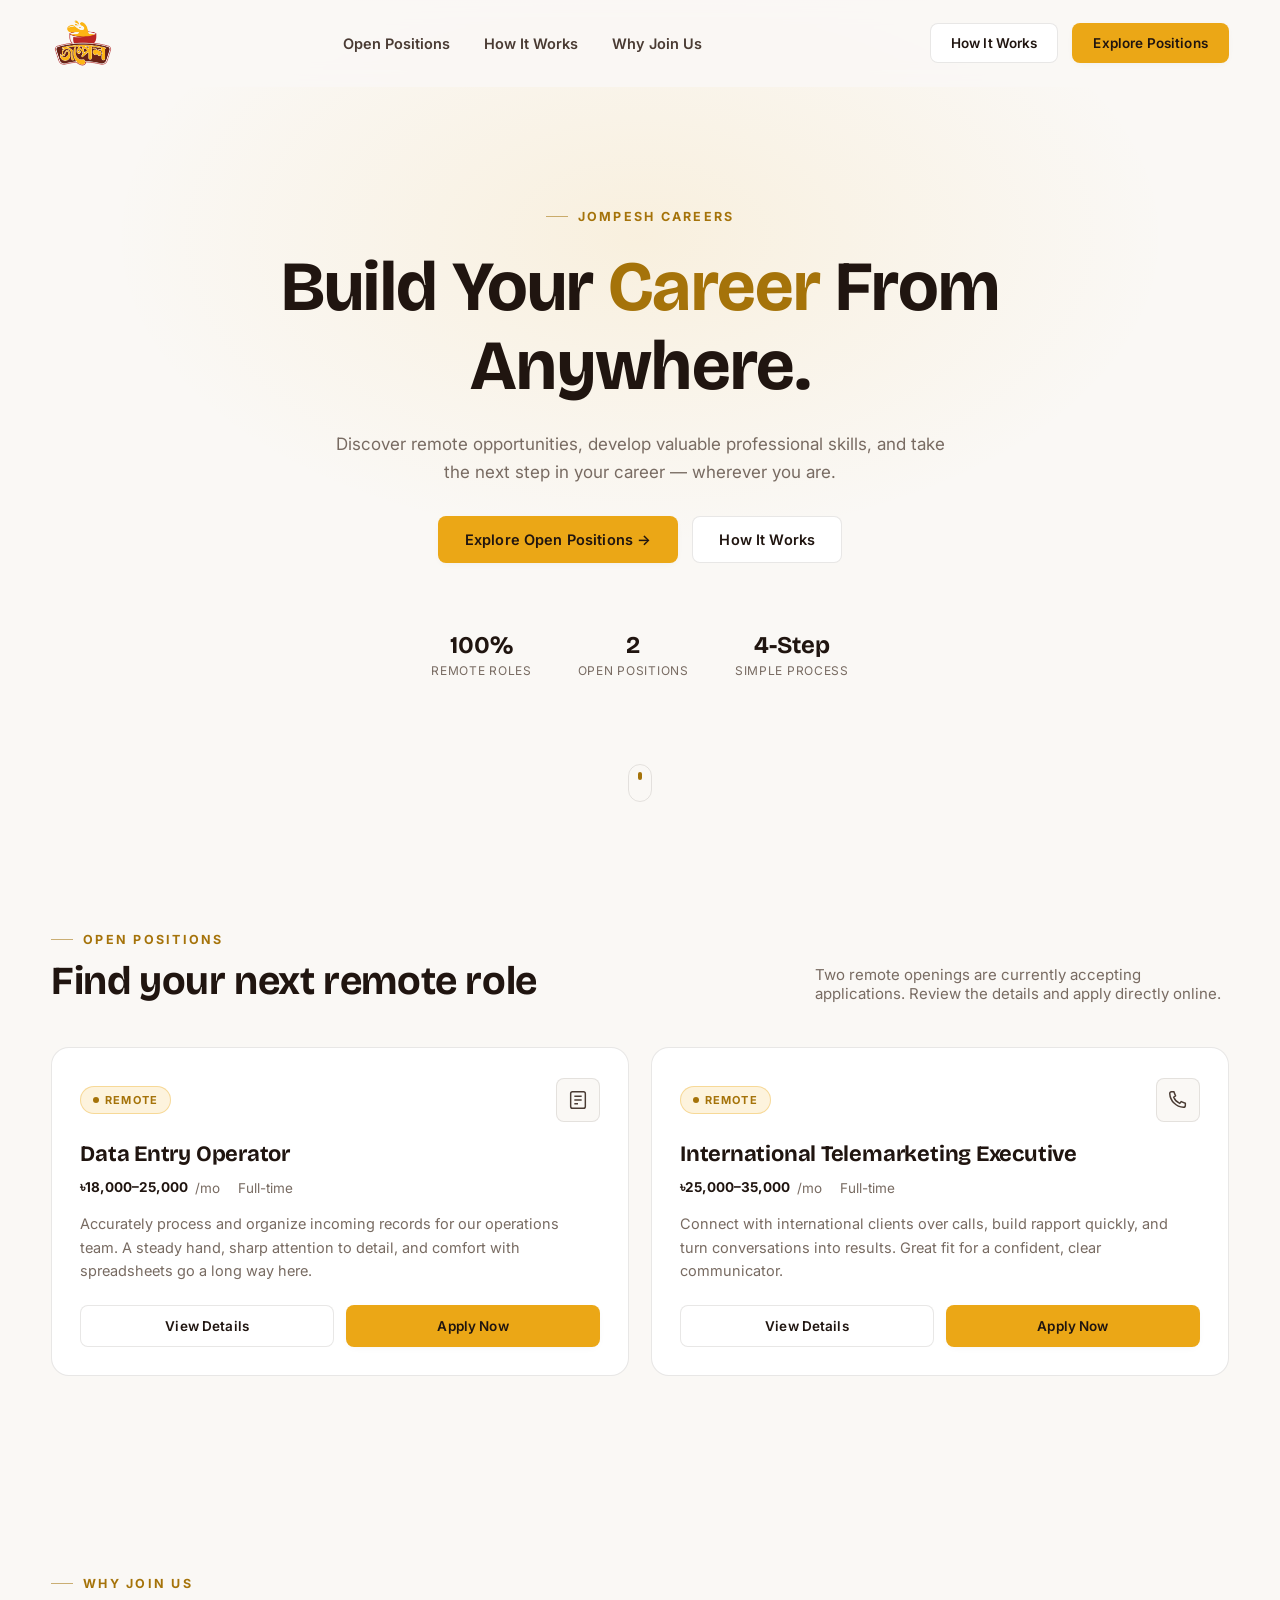
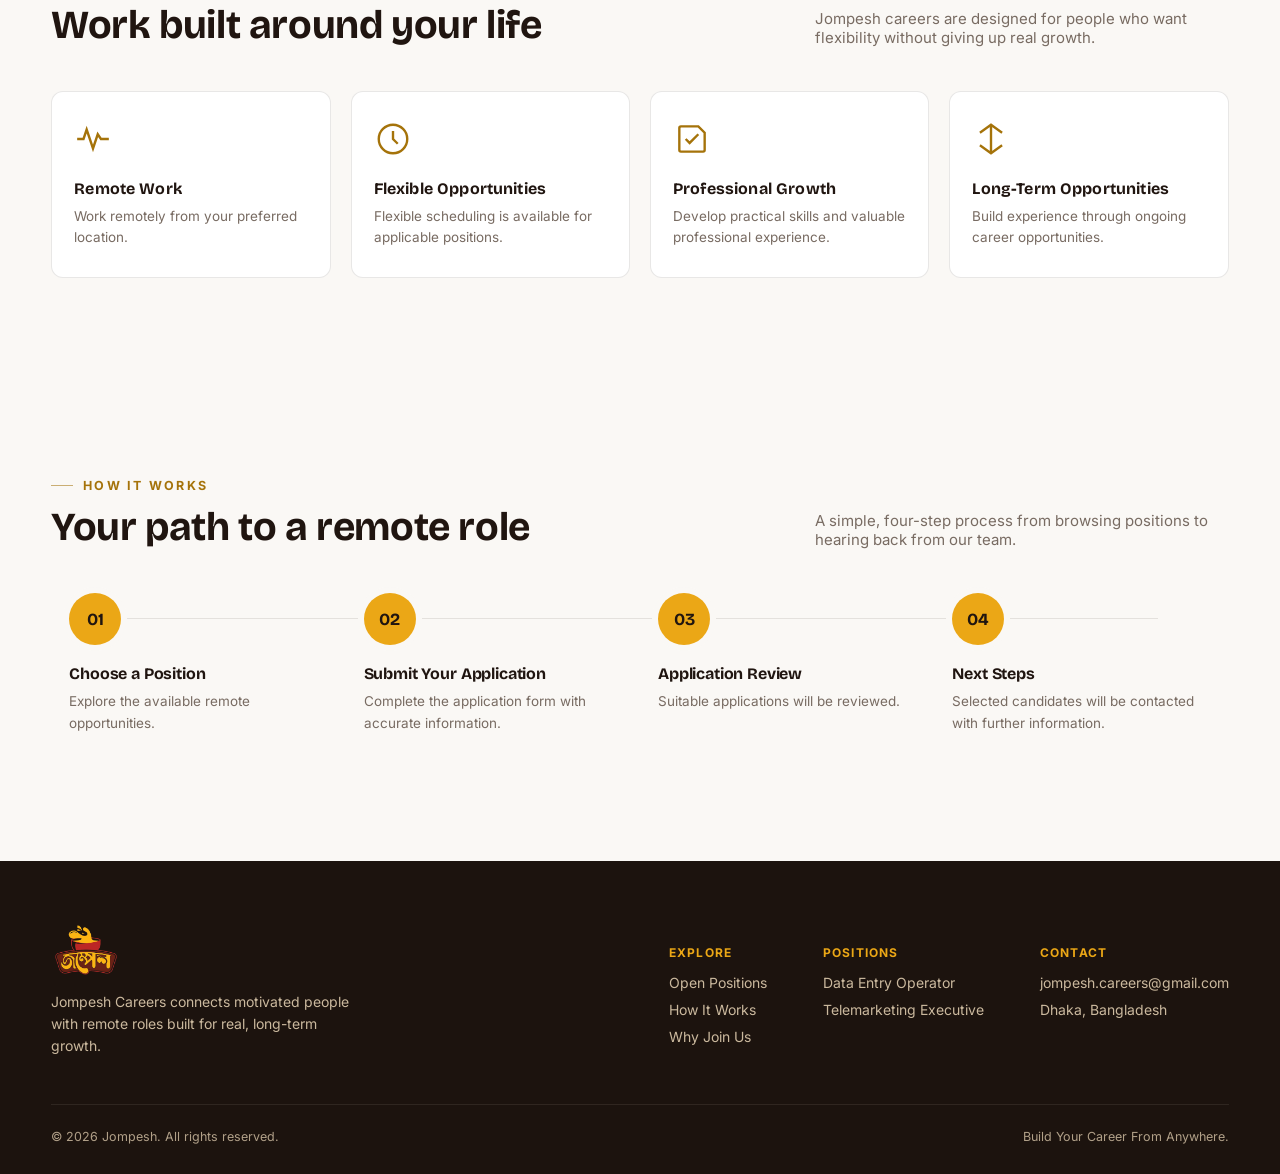
==== index.html @ d36eb646 "Add files via upload" ====
<!DOCTYPE html>
<html lang="en">
<head>
<meta charset="UTF-8">
<meta name="viewport" content="width=device-width, initial-scale=1.0">
<title>Jompesh Careers — Build Your Career From Anywhere</title>
<meta name="description" content="Discover remote opportunities with Jompesh. Develop valuable professional skills and take the next step in your career.">
<link rel="icon" href="assets/logo.png">
<link rel="preconnect" href="https://fonts.googleapis.com">
<link rel="stylesheet" href="styles.css">
</head>
<body>

<div class="scene-bg">
  <div class="glow-orb gold"></div>
  <div class="glow-orb burgundy"></div>
  <div class="glow-orb brown"></div>
</div>

<!-- NAVBAR -->
<header class="navbar" id="navbar">
  <div class="wrap">
    <a href="index.html" class="brand">
      <span class="logo-frame"><img src="assets/logo.png" alt="Jompesh"></span>
    </a>
    <nav class="nav-links">
      <a href="#positions">Open Positions</a>
      <a href="#how-it-works">How It Works</a>
      <a href="#why-us">Why Join Us</a>
    </nav>
    <div class="nav-cta">
      <a href="#how-it-works" class="btn btn-ghost">How It Works</a>
      <a href="#positions" class="btn btn-primary">Explore Positions</a>
    </div>
    <button class="hamburger" id="hamburgerBtn" aria-label="Open menu">
      <span></span><span></span><span></span>
    </button>
  </div>
</header>

<div class="mobile-menu" id="mobileMenu">
  <a href="#positions">Open Positions</a>
  <a href="#how-it-works">How It Works</a>
  <a href="#why-us">Why Join Us</a>
  <a href="#positions" class="btn btn-primary">Explore Positions</a>
</div>

<!-- HERO -->
<section class="hero">
  <div class="wrap hero-inner">
    <span class="eyebrow reveal">JOMPESH CAREERS</span>
    <h1 class="reveal">Build Your <span class="accent">Career</span> From Anywhere.</h1>
    <p class="hero-sub reveal">Discover remote opportunities, develop valuable professional skills, and take the next step in your career — wherever you are.</p>
    <div class="hero-actions reveal">
      <a href="#positions" class="btn btn-primary">Explore Open Positions →</a>
      <a href="#how-it-works" class="btn btn-ghost">How It Works</a>
    </div>
    <div class="hero-stats reveal">
      <div class="stat"><b>100%</b><span>Remote Roles</span></div>
      <div class="stat"><b>2</b><span>Open Positions</span></div>
      <div class="stat"><b>4-Step</b><span>Simple Process</span></div>
    </div>
  </div>
  <div class="scroll-cue"></div>
</section>

<!-- OPEN POSITIONS -->
<section id="positions" class="section-pad">
  <div class="wrap">
    <div class="section-head reveal">
      <div>
        <span class="eyebrow">Open Positions</span>
        <h2>Find your next remote role</h2>
      </div>
      <p>Two remote openings are currently accepting applications. Review the details and apply directly online.</p>
    </div>

    <div class="jobs-grid">
      <!-- Job 1 -->
      <article class="job-card reveal" data-job="data-entry-operator">
        <div class="job-card-top">
          <span class="badge">REMOTE</span>
          <span class="job-icon">
            <svg width="22" height="22" viewBox="0 0 24 24" fill="none" stroke="currentColor" stroke-width="1.6"><rect x="4" y="3" width="16" height="18" rx="2"/><line x1="8" y1="8" x2="16" y2="8"/><line x1="8" y1="12" x2="16" y2="12"/><line x1="8" y1="16" x2="12" y2="16"/></svg>
          </span>
        </div>
        <h3>Data Entry Operator</h3>
        <div class="job-meta">
          <span><strong>৳18,000–25,000</strong>/mo</span>
          <span>Full-time</span>
        </div>
        <p class="job-desc">Accurately process and organize incoming records for our operations team. A steady hand, sharp attention to detail, and comfort with spreadsheets go a long way here.</p>
        <div class="job-card-actions">
          <button class="btn btn-ghost view-details-btn" data-job="data-entry-operator">View Details</button>
          <a href="apply.html?job=data-entry-operator" class="btn btn-primary">Apply Now</a>
        </div>
      </article>

      <!-- Job 2 -->
      <article class="job-card burgundy-accent reveal" data-job="telemarketing-executive">
        <div class="job-card-top">
          <span class="badge">REMOTE</span>
          <span class="job-icon">
            <svg width="22" height="22" viewBox="0 0 24 24" fill="none" stroke="currentColor" stroke-width="1.6"><path d="M3 5a2 2 0 0 1 2-2h2.5l1.8 4.5-2 1.6a12 12 0 0 0 6.6 6.6l1.6-2L20 15.5V18a2 2 0 0 1-2 2A16 16 0 0 1 3 5Z"/></svg>
          </span>
        </div>
        <h3>International Telemarketing Executive</h3>
        <div class="job-meta">
          <span><strong>৳25,000–35,000</strong>/mo</span>
          <span>Full-time</span>
        </div>
        <p class="job-desc">Connect with international clients over calls, build rapport quickly, and turn conversations into results. Great fit for a confident, clear communicator.</p>
        <div class="job-card-actions">
          <button class="btn btn-ghost view-details-btn" data-job="telemarketing-executive">View Details</button>
          <a href="apply.html?job=telemarketing-executive" class="btn btn-primary">Apply Now</a>
        </div>
      </article>
    </div>
  </div>
</section>

<!-- WHY JOIN US -->
<section id="why-us" class="section-pad">
  <div class="wrap">
    <div class="section-head reveal">
      <div>
        <span class="eyebrow">Why Join Us</span>
        <h2>Work built around your life</h2>
      </div>
      <p>Jompesh careers are designed for people who want flexibility without giving up real growth.</p>
    </div>
    <div class="why-grid">
      <div class="why-card reveal">
        <svg class="why-icon" viewBox="0 0 24 24" fill="none" stroke="currentColor" stroke-width="1.5"><path d="M2 12h4l2-6 4 12 3-9 2 3h5"/></svg>
        <h4>Remote Work</h4>
        <p>Work remotely from your preferred location.</p>
      </div>
      <div class="why-card reveal">
        <svg class="why-icon" viewBox="0 0 24 24" fill="none" stroke="currentColor" stroke-width="1.5"><circle cx="12" cy="12" r="9"/><path d="M12 7v5l3 3"/></svg>
        <h4>Flexible Opportunities</h4>
        <p>Flexible scheduling is available for applicable positions.</p>
      </div>
      <div class="why-card reveal">
        <svg class="why-icon" viewBox="0 0 24 24" fill="none" stroke="currentColor" stroke-width="1.5"><path d="M4 19V5a1 1 0 0 1 1-1h11l4 4v11a1 1 0 0 1-1 1H5a1 1 0 0 1-1-1Z"/><path d="M8 12l2.5 2.5L16 9"/></svg>
        <h4>Professional Growth</h4>
        <p>Develop practical skills and valuable professional experience.</p>
      </div>
      <div class="why-card reveal">
        <svg class="why-icon" viewBox="0 0 24 24" fill="none" stroke="currentColor" stroke-width="1.5"><path d="M12 3v18M5 8l7-5 7 5M5 16l7 5 7-5"/></svg>
        <h4>Long-Term Opportunities</h4>
        <p>Build experience through ongoing career opportunities.</p>
      </div>
    </div>
  </div>
</section>

<!-- HOW IT WORKS -->
<section id="how-it-works" class="section-pad">
  <div class="wrap">
    <div class="section-head reveal">
      <div>
        <span class="eyebrow">How It Works</span>
        <h2>Your path to a remote role</h2>
      </div>
      <p>A simple, four-step process from browsing positions to hearing back from our team.</p>
    </div>
    <div class="timeline">
      <div class="tl-step reveal">
        <div class="tl-num">01</div>
        <h4>Choose a Position</h4>
        <p>Explore the available remote opportunities.</p>
      </div>
      <div class="tl-step reveal">
        <div class="tl-num">02</div>
        <h4>Submit Your Application</h4>
        <p>Complete the application form with accurate information.</p>
      </div>
      <div class="tl-step reveal">
        <div class="tl-num">03</div>
        <h4>Application Review</h4>
        <p>Suitable applications will be reviewed.</p>
      </div>
      <div class="tl-step reveal">
        <div class="tl-num">04</div>
        <h4>Next Steps</h4>
        <p>Selected candidates will be contacted with further information.</p>
      </div>
    </div>
  </div>
</section>

<!-- FOOTER -->
<footer>
  <div class="wrap">
    <div class="footer-top">
      <div class="footer-brand">
        <span class="logo-frame"><img src="assets/logo.png" alt="Jompesh"></span>
        <p>Jompesh Careers connects motivated people with remote roles built for real, long-term growth.</p>
      </div>
      <div class="footer-cols">
        <div class="footer-col">
          <h5>Explore</h5>
          <a href="#positions">Open Positions</a>
          <a href="#how-it-works">How It Works</a>
          <a href="#why-us">Why Join Us</a>
        </div>
        <div class="footer-col">
          <h5>Positions</h5>
          <a href="apply.html?job=data-entry-operator">Data Entry Operator</a>
          <a href="apply.html?job=telemarketing-executive">Telemarketing Executive</a>
        </div>
        <div class="footer-col">
          <h5>Contact</h5>
          <p>jompesh.careers@gmail.com</p>
          <p>Dhaka, Bangladesh</p>
        </div>
      </div>
    </div>
    <div class="footer-bottom">
      <span>© 2026 Jompesh. All rights reserved.</span>
      <span>Build Your Career From Anywhere.</span>
    </div>
  </div>
</footer>

<!-- JOB DETAILS MODAL -->
<div class="modal-overlay" id="modalOverlay">
  <div class="modal-panel">
    <button class="modal-close" id="modalClose" aria-label="Close">
      <svg width="16" height="16" viewBox="0 0 24 24" fill="none" stroke="currentColor" stroke-width="2"><line x1="4" y1="4" x2="20" y2="20"/><line x1="20" y1="4" x2="4" y2="20"/></svg>
    </button>
    <div class="modal-body" id="modalBody">
      <!-- populated by script.js -->
    </div>
  </div>
</div>

<script src="script.js"></script>
</body>
</html>
---- styles.css ----
/* ============================================================
   Jompesh Careers — Design Tokens
   ============================================================ */
@import url('https://fonts.googleapis.com/css2?family=Bricolage+Grotesque:opsz,wght@12..96,400;12..96,500;12..96,600;12..96,700;12..96,800&family=Inter:wght@400;500;600;700&display=swap');

:root{
  /* Core palette — restrained, drawn from the Jompesh logo */
  --gold: #eba716;
  --gold-deep: #a5730a;
  --gold-tint: #fdf3dd;
  --burgundy: #bc2625;
  --burgundy-deep: #8f1c1b;
  --ink: #201510;
  --ink-soft: #4a3b33;
  --muted: #786b62;
  --paper: #faf8f5;
  --surface: #ffffff;
  --line: rgba(32,21,16,.10);
  --line-soft: rgba(32,21,16,.06);
  --footer-bg: #1c130e;
  --footer-line: rgba(247,238,221,.10);
  --footer-text: #cbb99e;

  --font-display: 'Bricolage Grotesque', 'Inter', sans-serif;
  --font-body: 'Inter', sans-serif;

  --radius-sm: 8px;
  --radius-md: 12px;
  --radius-lg: 18px;

  --shadow-sm: 0 2px 10px -4px rgba(32,21,16,.08);
  --shadow-md: 0 16px 34px -18px rgba(32,21,16,.22);
  --shadow-lg: 0 30px 70px -30px rgba(32,21,16,.28);

  --ease: cubic-bezier(.22,1,.36,1);
}

*{ box-sizing: border-box; }
html{ scroll-behavior: smooth; }

body{
  margin: 0;
  background: var(--paper);
  color: var(--ink);
  font-family: var(--font-body);
  -webkit-font-smoothing: antialiased;
  overflow-x: hidden;
}

img{ max-width: 100%; display: block; }
a{ color: inherit; text-decoration: none; }
button{ font-family: inherit; cursor: pointer; }
ul{ list-style: none; margin: 0; padding: 0; }

::selection{ background: var(--gold); color: var(--ink); }

@media (prefers-reduced-motion: reduce){
  *{ animation-duration: 0.01ms !important; animation-iteration-count: 1 !important; transition-duration: 0.01ms !important; scroll-behavior: auto !important; }
}

/* ============================================================
   Ambient background — kept intentionally quiet
   ============================================================ */
.scene-bg{ display: none; }

/* ============================================================
   Layout helpers
   ============================================================ */
.wrap{
  width: min(1180px, 92%);
  margin-inline: auto;
}
section{ position: relative; }
.eyebrow{
  display: inline-flex;
  align-items: center;
  gap: 10px;
  font-family: var(--font-body);
  font-size: 12.5px;
  font-weight: 700;
  letter-spacing: .18em;
  text-transform: uppercase;
  color: var(--gold-deep);
}
.eyebrow::before{
  content: "";
  width: 22px; height: 1px;
  background: var(--gold-deep);
  opacity: .55;
}
h1,h2,h3,h4{
  font-family: var(--font-display);
  font-weight: 700;
  line-height: 1.12;
  margin: 0;
  letter-spacing: -.01em;
  color: var(--ink);
}
p{ margin: 0; }
.text-muted{ color: var(--muted); }

.reveal{
  opacity: 0;
  transform: translateY(14px);
  transition: opacity .6s var(--ease), transform .6s var(--ease);
}
.reveal.is-visible{ opacity: 1; transform: translateY(0); }

/* ============================================================
   Buttons
   ============================================================ */
.btn{
  position: relative;
  display: inline-flex;
  align-items: center;
  justify-content: center;
  gap: 10px;
  padding: 14px 26px;
  border-radius: var(--radius-sm);
  font-family: var(--font-body);
  font-weight: 600;
  font-size: 14.5px;
  letter-spacing: .01em;
  border: 1px solid transparent;
  transition: transform .3s var(--ease), box-shadow .3s var(--ease), background .3s var(--ease), border-color .3s var(--ease), color .3s var(--ease);
  white-space: nowrap;
}
.btn-primary{
  background: var(--gold);
  color: var(--ink);
  box-shadow: var(--shadow-sm);
}
.btn-primary:hover{
  background: var(--gold-deep);
  color: #fff;
  transform: translateY(-2px);
  box-shadow: var(--shadow-md);
}
.btn-ghost{
  background: var(--surface);
  color: var(--ink);
  border-color: var(--line);
}
.btn-ghost:hover{
  border-color: var(--ink);
  transform: translateY(-2px);
  box-shadow: var(--shadow-sm);
}
.btn-block{ width: 100%; }
.btn[disabled]{ opacity: .6; cursor: not-allowed; transform: none !important; }

/* ============================================================
   Navbar
   ============================================================ */
.navbar{
  position: fixed;
  top: 0; left: 0; right: 0;
  z-index: 100;
  padding: 20px 0;
  background: rgba(250,248,245,.9);
  backdrop-filter: blur(10px) saturate(140%);
  border-bottom: 1px solid transparent;
  transition: padding .35s var(--ease), border-color .35s var(--ease), box-shadow .35s var(--ease);
}
.navbar.scrolled{
  padding: 12px 0;
  border-bottom: 1px solid var(--line);
  box-shadow: var(--shadow-sm);
}
.navbar .wrap{
  display: flex;
  align-items: center;
  justify-content: space-between;
}
.brand{
  display: flex;
  align-items: center;
  gap: 12px;
}
.brand .logo-frame{
  display: flex;
  align-items: center;
}
.brand .logo-frame img{ height: 46px; width: auto; display: block; object-fit: contain; }

.nav-links{
  display: flex;
  align-items: center;
  gap: 34px;
}
.nav-links a{
  font-size: 14.5px;
  font-weight: 600;
  color: var(--ink-soft);
  transition: color .25s var(--ease);
  position: relative;
}
.nav-links a:hover{ color: var(--ink); }
.nav-cta{ display: flex; align-items: center; gap: 14px; }
.nav-cta .btn{ padding: 11px 20px; font-size: 13.5px; }

.hamburger{
  display: none;
  flex-direction: column;
  gap: 5px;
  background: none;
  border: none;
  padding: 8px;
}
.hamburger span{
  width: 22px; height: 2px;
  background: var(--ink);
  border-radius: 2px;
  transition: transform .3s var(--ease), opacity .3s var(--ease);
}
.mobile-menu{
  position: fixed;
  inset: 0;
  z-index: 99;
  background: rgba(250,248,245,.98);
  display: flex;
  flex-direction: column;
  align-items: center;
  justify-content: center;
  gap: 28px;
  opacity: 0;
  pointer-events: none;
  transition: opacity .3s var(--ease);
}
.mobile-menu.open{ opacity: 1; pointer-events: auto; }
.mobile-menu a{ font-size: 21px; font-weight: 700; font-family: var(--font-display); color: var(--ink); }
.mobile-menu .btn{ margin-top: 6px; }

/* ============================================================
   Hero
   ============================================================ */
.hero{
  min-height: 92svh;
  display: flex;
  align-items: center;
  padding: 140px 0 80px;
  position: relative;
}
.hero::before{
  content: "";
  position: absolute;
  top: -10%; left: 50%;
  width: 1100px; height: 640px;
  transform: translateX(-50%);
  background: radial-gradient(ellipse at center, rgba(235,167,22,.10), transparent 68%);
  pointer-events: none;
  z-index: -1;
}
.hero-inner{
  display: grid;
  place-items: center;
  text-align: center;
  gap: 24px;
}
.hero h1{
  font-size: clamp(2.4rem, 5.6vw, 4.4rem);
  max-width: 17ch;
}
.hero h1 .accent{ color: var(--gold-deep); }
.hero-sub{
  max-width: 56ch;
  font-size: 17px;
  line-height: 1.65;
  color: var(--muted);
}
.hero-actions{
  display: flex;
  gap: 14px;
  flex-wrap: wrap;
  justify-content: center;
  margin-top: 6px;
}
.hero-stats{
  display: flex;
  gap: 46px;
  margin-top: 44px;
  flex-wrap: wrap;
  justify-content: center;
}
.hero-stats .stat{ text-align: center; }
.hero-stats .stat b{
  display: block;
  font-family: var(--font-display);
  font-size: 24px;
  color: var(--ink);
}
.hero-stats .stat span{
  font-size: 12px;
  letter-spacing: .06em;
  text-transform: uppercase;
  color: var(--muted);
}
.scroll-cue{
  position: absolute;
  bottom: 26px; left: 50%;
  transform: translateX(-50%);
  width: 24px; height: 38px;
  border: 1.5px solid var(--line);
  border-radius: 20px;
  display: flex;
  justify-content: center;
  padding-top: 7px;
}
.scroll-cue::after{
  content: "";
  width: 4px; height: 8px;
  border-radius: 3px;
  background: var(--gold-deep);
  animation: scrollCue 1.8s ease-in-out infinite;
}
@keyframes scrollCue{
  0%{ opacity: 1; transform: translateY(0); }
  70%{ opacity: 0; transform: translateY(10px); }
  100%{ opacity: 0; transform: translateY(0); }
}

/* ============================================================
   Section heading
   ============================================================ */
.section-head{
  display: flex;
  align-items: flex-end;
  justify-content: space-between;
  gap: 30px;
  margin-bottom: 44px;
  flex-wrap: wrap;
}
.section-head h2{ font-size: clamp(1.8rem, 3.1vw, 2.5rem); margin-top: 12px; }
.section-head p{ max-width: 46ch; color: var(--muted); font-size: 15px; }
.section-pad{ padding: 96px 0; }

/* ============================================================
   Job cards
   ============================================================ */
.jobs-grid{
  display: grid;
  grid-template-columns: repeat(2, 1fr);
  gap: 22px;
}
.job-card{
  position: relative;
  border-radius: var(--radius-lg);
  padding: 30px 28px 28px;
  background: var(--surface);
  border: 1px solid var(--line);
  overflow: hidden;
  transition: transform .35s var(--ease), border-color .35s var(--ease), box-shadow .35s var(--ease);
}
.job-card:hover{
  transform: translateY(-4px);
  border-color: rgba(235,167,22,.4);
  box-shadow: var(--shadow-md);
}
.job-card.burgundy-accent:hover{ border-color: rgba(188,38,37,.4); }
.job-card-top{
  display: flex;
  align-items: center;
  justify-content: space-between;
  margin-bottom: 20px;
}
.badge{
  display: inline-flex;
  align-items: center;
  gap: 6px;
  font-size: 11px;
  font-weight: 700;
  letter-spacing: .1em;
  padding: 6px 12px;
  border-radius: 999px;
  background: var(--gold-tint);
  border: 1px solid rgba(235,167,22,.35);
  color: var(--gold-deep);
}
.badge::before{
  content: "";
  width: 6px; height: 6px;
  border-radius: 50%;
  background: var(--gold-deep);
}
.job-icon{
  width: 44px; height: 44px;
  border-radius: var(--radius-sm);
  display: grid;
  place-items: center;
  background: var(--paper);
  border: 1px solid var(--line);
  color: var(--ink-soft);
}
.job-card h3{
  font-size: 22px;
  margin-bottom: 6px;
}
.job-meta{
  display: flex;
  gap: 18px;
  flex-wrap: wrap;
  margin: 12px 0 16px;
  font-size: 13.5px;
  color: var(--muted);
}
.job-meta span{ display: flex; align-items: center; gap: 7px; }
.job-meta strong{ color: var(--ink); }
.job-desc{
  font-size: 14.5px;
  line-height: 1.62;
  color: var(--muted);
  margin-bottom: 22px;
}
.job-card-actions{
  display: flex;
  gap: 12px;
}
.job-card-actions .btn{ padding: 12px 18px; font-size: 13.5px; flex: 1; }

/* ============================================================
   Why join us
   ============================================================ */
.why-grid{
  display: grid;
  grid-template-columns: repeat(4, 1fr);
  gap: 20px;
}
.why-card{
  padding: 28px 22px;
  border-radius: var(--radius-md);
  background: var(--surface);
  border: 1px solid var(--line);
  transition: border-color .3s var(--ease), transform .3s var(--ease), box-shadow .3s var(--ease);
}
.why-card:hover{
  transform: translateY(-4px);
  border-color: rgba(235,167,22,.4);
  box-shadow: var(--shadow-sm);
}
.why-icon{
  width: 38px; height: 38px;
  margin-bottom: 18px;
  color: var(--gold-deep);
}
.why-card h4{ font-size: 16px; margin-bottom: 8px; letter-spacing: .01em; }
.why-card p{ font-size: 13.5px; color: var(--muted); line-height: 1.6; }

/* ============================================================
   Process timeline
   ============================================================ */
.timeline{
  display: grid;
  grid-template-columns: repeat(4, 1fr);
  gap: 0;
  position: relative;
  margin-top: 26px;
}
.timeline::before{
  content: "";
  position: absolute;
  top: 25px; left: 6%; right: 6%;
  height: 1px;
  background: var(--line);
}
.tl-step{
  padding: 0 18px;
  text-align: left;
  position: relative;
}
.tl-num{
  width: 52px; height: 52px;
  border-radius: 50%;
  display: grid;
  place-items: center;
  font-family: var(--font-display);
  font-weight: 700;
  font-size: 17px;
  color: var(--ink);
  background: var(--gold);
  box-shadow: 0 0 0 6px var(--paper);
  margin-bottom: 20px;
  position: relative;
  z-index: 2;
}
.tl-step h4{ font-size: 16px; margin-bottom: 8px; }
.tl-step p{ font-size: 13.5px; color: var(--muted); line-height: 1.6; }

/* ============================================================
   Footer
   ============================================================ */
footer{
  padding: 64px 0 30px;
  margin-top: 30px;
  background: var(--footer-bg);
  color: var(--footer-text);
}
.footer-top{
  display: flex;
  justify-content: space-between;
  gap: 40px;
  flex-wrap: wrap;
  margin-bottom: 46px;
}
.footer-brand .logo-frame{
  display: inline-flex;
  margin-bottom: 16px;
}
.footer-brand .logo-frame img{ height: 50px; width: auto; object-fit: contain; }
.footer-brand p{ color: var(--footer-text); font-size: 14px; max-width: 34ch; line-height: 1.6; }
.footer-cols{ display: flex; gap: 56px; flex-wrap: wrap; }
.footer-col h5{
  font-size: 12px;
  letter-spacing: .1em;
  text-transform: uppercase;
  color: var(--gold);
  margin-bottom: 14px;
  font-weight: 700;
}
.footer-col a, .footer-col p{
  display: block;
  font-size: 14px;
  color: var(--footer-text);
  margin-bottom: 10px;
  transition: color .25s var(--ease);
}
.footer-col a:hover{ color: var(--gold); }
.footer-bottom{
  display: flex;
  justify-content: space-between;
  gap: 16px;
  flex-wrap: wrap;
  padding-top: 24px;
  border-top: 1px solid var(--footer-line);
  font-size: 12.5px;
  color: var(--footer-text);
  opacity: .85;
}

/* ============================================================
   Job details modal
   ============================================================ */
.modal-overlay{
  position: fixed;
  inset: 0;
  z-index: 200;
  background: rgba(20,13,9,.5);
  backdrop-filter: blur(4px);
  display: flex;
  align-items: flex-start;
  justify-content: center;
  padding: 5vh 20px;
  opacity: 0;
  pointer-events: none;
  transition: opacity .3s var(--ease);
  overflow-y: auto;
}
.modal-overlay.open{ opacity: 1; pointer-events: auto; }
.modal-panel{
  width: min(740px, 100%);
  border-radius: var(--radius-lg);
  background: var(--surface);
  border: 1px solid var(--line);
  box-shadow: var(--shadow-lg);
  position: relative;
  overflow: hidden;
  transform: translateY(20px) scale(.98);
  transition: transform .4s var(--ease);
  margin-bottom: 5vh;
}
.modal-overlay.open .modal-panel{ transform: translateY(0) scale(1); }
.modal-close{
  position: absolute;
  top: 20px; right: 20px;
  width: 36px; height: 36px;
  border-radius: 50%;
  border: 1px solid var(--line);
  background: var(--paper);
  color: var(--ink);
  display: grid;
  place-items: center;
  z-index: 3;
  transition: border-color .25s var(--ease), transform .25s var(--ease);
}
.modal-close:hover{ border-color: var(--ink); transform: rotate(90deg); }
.modal-body{ position: relative; z-index: 1; padding: 44px 40px 40px; }
.modal-body .eyebrow{ margin-bottom: 14px; }
.modal-body h2{ font-size: clamp(1.6rem, 3.2vw, 2.1rem); margin-bottom: 24px; max-width: 22ch; }
.info-grid{
  display: grid;
  grid-template-columns: repeat(3, 1fr);
  gap: 12px;
  margin-bottom: 32px;
}
.info-card{
  padding: 15px 16px;
  border-radius: var(--radius-sm);
  background: var(--paper);
  border: 1px solid var(--line);
}
.info-card span{
  display: block;
  font-size: 11px;
  letter-spacing: .06em;
  text-transform: uppercase;
  color: var(--muted);
  margin-bottom: 6px;
}
.info-card b{ font-size: 14.5px; font-family: var(--font-display); color: var(--ink); }
.modal-desc h4{
  font-size: 12.5px;
  letter-spacing: .08em;
  text-transform: uppercase;
  color: var(--gold-deep);
  margin: 24px 0 12px;
}
.modal-desc p{ font-size: 14.5px; line-height: 1.72; color: var(--ink-soft); margin-bottom: 6px; }
.modal-desc ul{ margin-top: 6px; }
.modal-desc li{
  font-size: 14.5px;
  line-height: 1.7;
  color: var(--ink-soft);
  padding-left: 20px;
  position: relative;
  margin-bottom: 8px;
}
.modal-desc li::before{
  content: "";
  position: absolute; left: 0; top: 9px;
  width: 6px; height: 6px;
  border-radius: 50%;
  background: var(--gold);
}
.modal-apply{
  margin-top: 32px;
  width: 100%;
  padding: 17px;
  font-size: 15px;
}

body.modal-locked{ overflow: hidden; }

/* ============================================================
   Application form page
   ============================================================ */
.apply-hero{ padding: 148px 0 36px; text-align: center; }
.apply-hero h1{ font-size: clamp(2rem, 4.1vw, 2.9rem); margin-top: 12px; }
.applying-for{
  display: inline-flex;
  align-items: center;
  gap: 10px;
  margin-top: 20px;
  padding: 9px 18px 9px 14px;
  border-radius: 999px;
  background: var(--gold-tint);
  border: 1px solid rgba(235,167,22,.35);
  font-size: 13.5px;
  font-weight: 600;
  color: var(--gold-deep);
}
.applying-for .dot{
  width: 7px; height: 7px; border-radius: 50%; background: var(--gold-deep);
}

.form-shell{
  max-width: 700px;
  margin: 0 auto 110px;
  padding: 40px;
  border-radius: var(--radius-lg);
  background: var(--surface);
  border: 1px solid var(--line);
  box-shadow: var(--shadow-md);
}
.form-row{ display: grid; grid-template-columns: 1fr 1fr; gap: 18px; }
.field{ margin-bottom: 20px; }
.field label{
  display: block;
  font-size: 12.5px;
  font-weight: 600;
  letter-spacing: .03em;
  text-transform: uppercase;
  color: var(--muted);
  margin-bottom: 8px;
}
.field input,
.field select,
.field textarea{
  width: 100%;
  padding: 13px 15px;
  border-radius: var(--radius-sm);
  border: 1px solid var(--line);
  background: var(--paper);
  color: var(--ink);
  font-family: var(--font-body);
  font-size: 14.5px;
  transition: border-color .25s var(--ease), box-shadow .25s var(--ease), background .25s var(--ease);
}
.field input::placeholder, .field textarea::placeholder{ color: rgba(32,21,16,.32); }
.field input:focus, .field select:focus, .field textarea:focus{
  outline: none;
  border-color: var(--gold-deep);
  background: var(--surface);
  box-shadow: 0 0 0 3px rgba(235,167,22,.16);
}
.field textarea{ resize: vertical; min-height: 116px; }
.field.readonly input{
  color: var(--gold-deep);
  font-weight: 600;
  background: var(--gold-tint);
  border-color: rgba(235,167,22,.3);
  cursor: not-allowed;
}
.field-error{
  display: none;
  font-size: 12.5px;
  color: var(--burgundy);
  margin-top: 7px;
  font-weight: 600;
}

/* ============================================================
   CV / resume upload
   ============================================================ */
.upload-zone{
  position: relative;
  border: 1.5px dashed var(--line);
  border-radius: var(--radius-sm);
  background: var(--paper);
  padding: 20px 18px;
  transition: border-color .25s var(--ease), background .25s var(--ease), box-shadow .25s var(--ease);
}
.upload-zone:hover{ border-color: var(--gold-deep); }
.upload-zone.dragover{
  border-color: var(--gold-deep);
  background: var(--gold-tint);
  box-shadow: 0 0 0 3px rgba(235,167,22,.16);
}
.upload-zone.has-file{
  border-style: solid;
  border-color: rgba(235,167,22,.4);
  background: var(--surface);
}
.upload-zone input[type="file"]{
  position: absolute;
  inset: 0;
  width: 100%;
  height: 100%;
  opacity: 0;
  cursor: pointer;
}
.upload-zone-inner{
  display: flex;
  align-items: center;
  gap: 14px;
  pointer-events: none;
}
.upload-icon{
  flex-shrink: 0;
  width: 38px; height: 38px;
  border-radius: var(--radius-sm);
  display: grid;
  place-items: center;
  background: var(--surface);
  border: 1px solid var(--line);
  color: var(--gold-deep);
}
.upload-zone.has-file .upload-icon{ background: var(--gold-tint); border-color: rgba(235,167,22,.35); }
.upload-copy{
  display: flex;
  flex-direction: column;
  gap: 3px;
  min-width: 0;
}
.upload-title{ font-size: 14px; font-weight: 600; color: var(--ink); }
.upload-hint{ font-size: 12.5px; color: var(--muted); }
.upload-filename{
  margin-left: auto;
  max-width: 46%;
  font-size: 13px;
  font-weight: 600;
  color: var(--gold-deep);
  white-space: nowrap;
  overflow: hidden;
  text-overflow: ellipsis;
}
.field.invalid .upload-zone{
  border-style: solid;
  border-color: var(--burgundy);
  box-shadow: 0 0 0 3px rgba(188,38,37,.14);
}
.field.invalid input, .field.invalid select, .field.invalid textarea{
  border-color: var(--burgundy);
  box-shadow: 0 0 0 3px rgba(188,38,37,.14);
}
.field.invalid .field-error{ display: block; }
.form-foot{
  margin-top: 6px;
  font-size: 12.5px;
  color: var(--muted);
  text-align: center;
}
.form-foot a{ color: var(--gold-deep); font-weight: 600; }

/* ============================================================
   Responsive
   ============================================================ */
@media (max-width: 980px){
  .jobs-grid{ grid-template-columns: 1fr; }
  .why-grid{ grid-template-columns: repeat(2, 1fr); }
  .timeline{ grid-template-columns: 1fr; gap: 30px; }
  .timeline::before{ display: none; }
  .info-grid{ grid-template-columns: repeat(2, 1fr); }
}
@media (max-width: 760px){
  .nav-links, .nav-cta .btn-ghost{ display: none; }
  .hamburger{ display: flex; }
  .why-grid{ grid-template-columns: 1fr; }
  .form-row{ grid-template-columns: 1fr; }
  .modal-body{ padding: 32px 20px 26px; }
  .info-grid{ grid-template-columns: 1fr 1fr; }
  .form-shell{ padding: 26px 20px; }
  .footer-top{ flex-direction: column; }
  .footer-cols{ gap: 32px; }
  .brand .logo-frame img{ height: 38px; }
}
@media (max-width: 420px){
  .brand .logo-frame img{ height: 34px; }
  .hero-stats{ gap: 30px; }
}
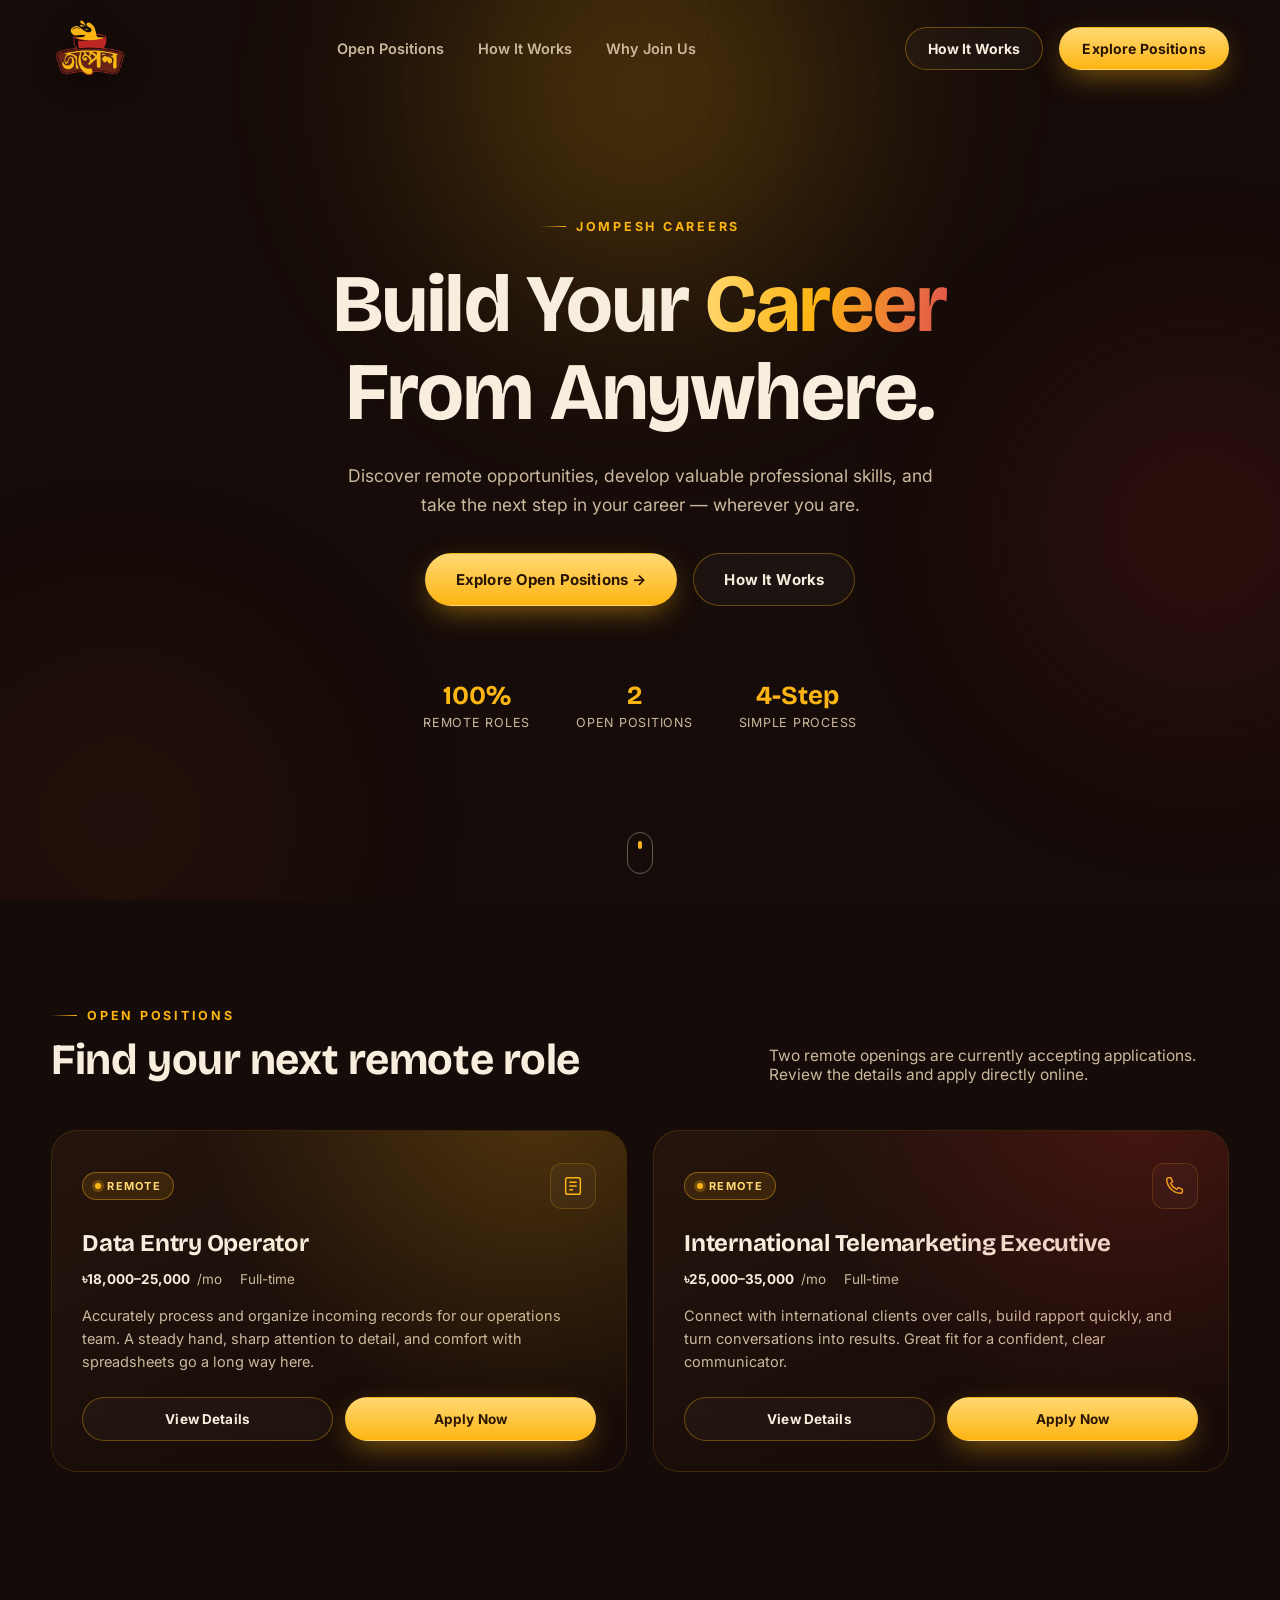
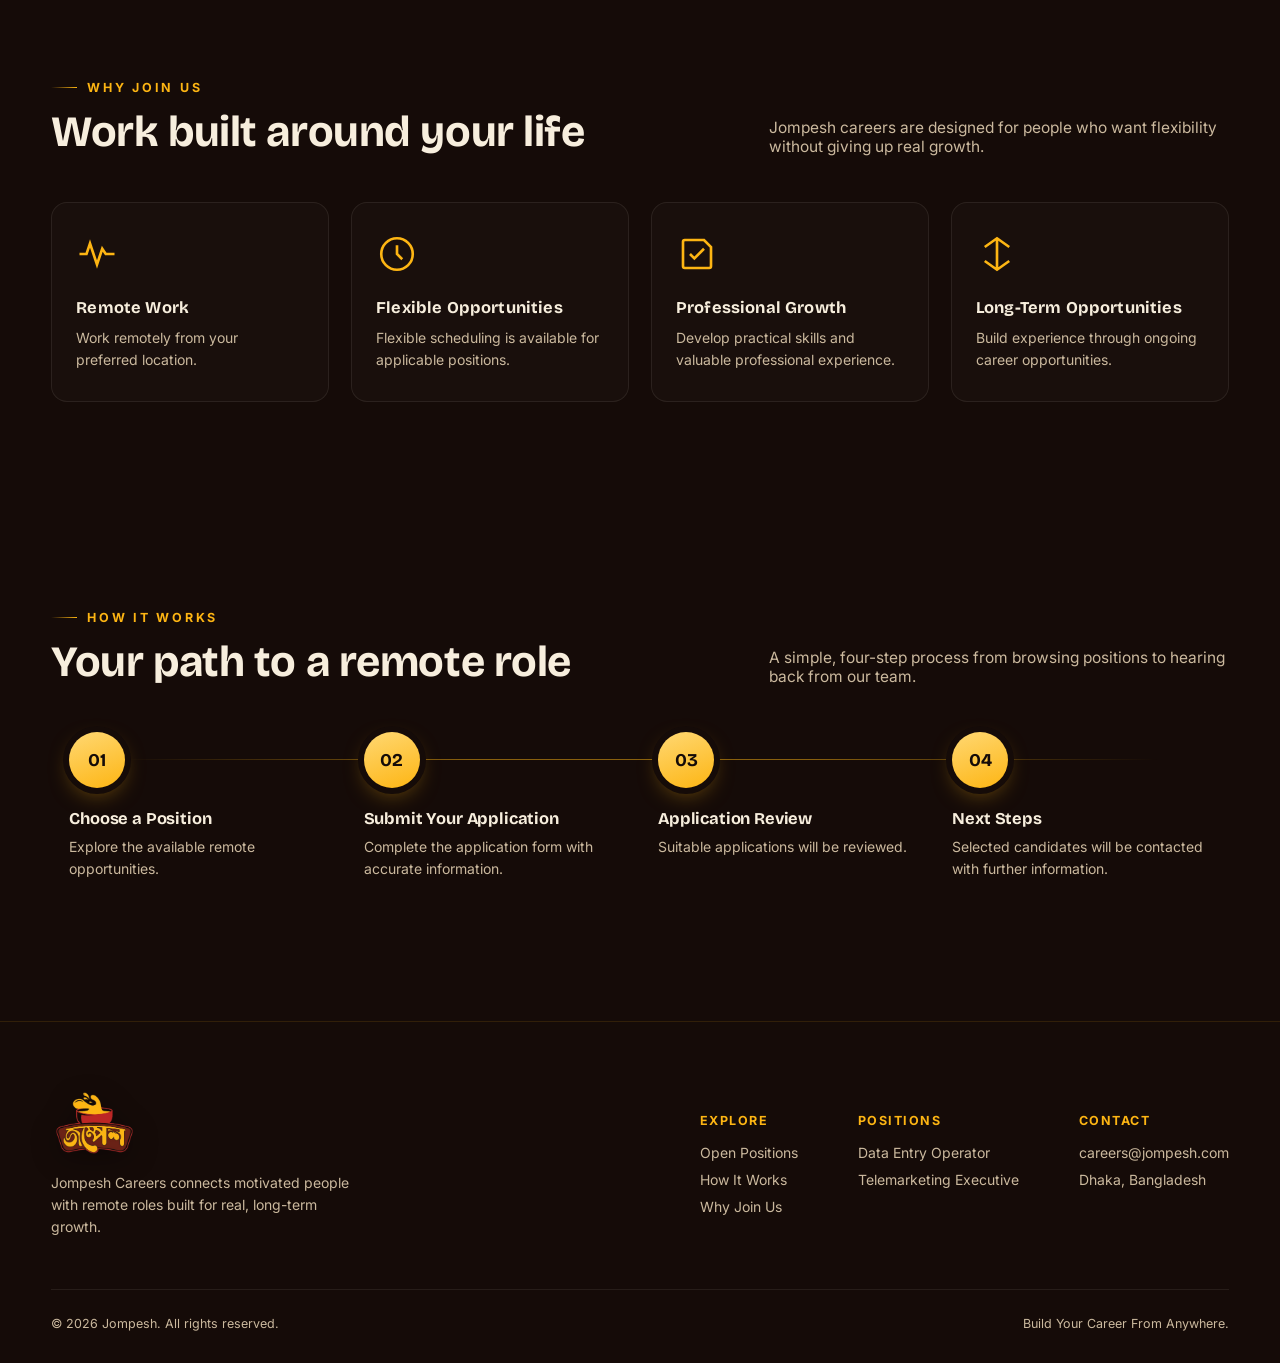
==== commit f945ffc8: "Add files via upload" ====
--- a/index.html
+++ b/index.html
@@ -211,7 +211,7 @@
         </div>
         <div class="footer-col">
           <h5>Contact</h5>
-          <p>jompesh.careers@gmail.com</p>
+          <p>careers@jompesh.com</p>
           <p>Dhaka, Bangladesh</p>
         </div>
       </div>
--- a/styles.css
+++ b/styles.css
@@ -4,33 +4,25 @@
 @import url('https://fonts.googleapis.com/css2?family=Bricolage+Grotesque:opsz,wght@12..96,400;12..96,500;12..96,600;12..96,700;12..96,800&family=Inter:wght@400;500;600;700&display=swap');
 
 :root{
-  /* Core palette — restrained, drawn from the Jompesh logo */
-  --gold: #eba716;
-  --gold-deep: #a5730a;
-  --gold-tint: #fdf3dd;
+  /* Core palette — sampled directly from the Jompesh logo */
+  --gold: #fdb513;
+  --gold-soft: #ffd873;
+  --gold-dim: #b9860f;
   --burgundy: #bc2625;
-  --burgundy-deep: #8f1c1b;
-  --ink: #201510;
-  --ink-soft: #4a3b33;
-  --muted: #786b62;
-  --paper: #faf8f5;
-  --surface: #ffffff;
-  --line: rgba(32,21,16,.10);
-  --line-soft: rgba(32,21,16,.06);
-  --footer-bg: #1c130e;
-  --footer-line: rgba(247,238,221,.10);
-  --footer-text: #cbb99e;
+  --burgundy-soft: #e0524f;
+  --brown: #6a2216;
+  --brown-deep: #4a1810;
+  --near-black: #150b08;
+  --near-black-2: #1c100a;
+  --cream: #f7eedd;
+  --cream-dim: #cbb99e;
 
   --font-display: 'Bricolage Grotesque', 'Inter', sans-serif;
   --font-body: 'Inter', sans-serif;
 
-  --radius-sm: 8px;
-  --radius-md: 12px;
-  --radius-lg: 18px;
-
-  --shadow-sm: 0 2px 10px -4px rgba(32,21,16,.08);
-  --shadow-md: 0 16px 34px -18px rgba(32,21,16,.22);
-  --shadow-lg: 0 30px 70px -30px rgba(32,21,16,.28);
+  --radius-sm: 10px;
+  --radius-md: 16px;
+  --radius-lg: 26px;
 
   --ease: cubic-bezier(.22,1,.36,1);
 }
@@ -40,8 +32,8 @@
 
 body{
   margin: 0;
-  background: var(--paper);
-  color: var(--ink);
+  background: var(--near-black);
+  color: var(--cream);
   font-family: var(--font-body);
   -webkit-font-smoothing: antialiased;
   overflow-x: hidden;
@@ -52,16 +44,82 @@
 button{ font-family: inherit; cursor: pointer; }
 ul{ list-style: none; margin: 0; padding: 0; }
 
-::selection{ background: var(--gold); color: var(--ink); }
+::selection{ background: var(--gold); color: var(--near-black); }
 
 @media (prefers-reduced-motion: reduce){
   *{ animation-duration: 0.01ms !important; animation-iteration-count: 1 !important; transition-duration: 0.01ms !important; scroll-behavior: auto !important; }
 }
 
 /* ============================================================
-   Ambient background — kept intentionally quiet
-   ============================================================ */
-.scene-bg{ display: none; }
+   Ambient cinematic background — shared across the site
+   ============================================================ */
+.scene-bg{
+  position: fixed;
+  inset: 0;
+  z-index: -3;
+  background: var(--near-black);
+  overflow: hidden;
+}
+.scene-bg::before{
+  /* grain */
+  content: "";
+  position: absolute;
+  inset: -20%;
+  opacity: .05;
+  mix-blend-mode: overlay;
+  background-image: url("data:image/svg+xml;utf8,<svg xmlns='http://www.w3.org/2000/svg' width='160' height='160'><filter id='n'><feTurbulence type='fractalNoise' baseFrequency='0.9' numOctaves='2' stitchTiles='stitch'/></filter><rect width='100%25' height='100%25' filter='url(%23n)'/></svg>");
+  background-size: 220px;
+}
+.scene-bg::after{
+  content: "";
+  position: absolute;
+  inset: 0;
+  background-image:
+    linear-gradient(rgba(253,181,19,.05) 1px, transparent 1px),
+    linear-gradient(90deg, rgba(253,181,19,.05) 1px, transparent 1px);
+  background-size: 64px 64px;
+  -webkit-mask-image: radial-gradient(ellipse 70% 55% at 50% 0%, #000 0%, transparent 70%);
+          mask-image: radial-gradient(ellipse 70% 55% at 50% 0%, #000 0%, transparent 70%);
+  opacity: .5;
+}
+.glow-orb{
+  position: absolute;
+  border-radius: 50%;
+  filter: blur(90px);
+  opacity: .55;
+  will-change: transform;
+}
+.glow-orb.gold{
+  width: 620px; height: 620px;
+  top: -220px; left: 50%;
+  transform: translateX(-50%);
+  background: radial-gradient(circle, rgba(253,181,19,.55), transparent 70%);
+  animation: driftGold 22s ease-in-out infinite;
+}
+.glow-orb.burgundy{
+  width: 520px; height: 520px;
+  top: 30%; right: -180px;
+  background: radial-gradient(circle, rgba(188,38,37,.4), transparent 70%);
+  animation: driftBurgundy 26s ease-in-out infinite;
+}
+.glow-orb.brown{
+  width: 480px; height: 480px;
+  bottom: -160px; left: -120px;
+  background: radial-gradient(circle, rgba(106,34,22,.5), transparent 70%);
+  animation: driftBrown 30s ease-in-out infinite;
+}
+@keyframes driftGold{
+  0%,100%{ transform: translate(-50%,0) scale(1); }
+  50%{ transform: translate(-46%,40px) scale(1.08); }
+}
+@keyframes driftBurgundy{
+  0%,100%{ transform: translate(0,0) scale(1); }
+  50%{ transform: translate(-30px,-30px) scale(1.06); }
+}
+@keyframes driftBrown{
+  0%,100%{ transform: translate(0,0) scale(1); }
+  50%{ transform: translate(30px,-20px) scale(1.05); }
+}
 
 /* ============================================================
    Layout helpers
@@ -78,31 +136,29 @@
   font-family: var(--font-body);
   font-size: 12.5px;
   font-weight: 700;
-  letter-spacing: .18em;
+  letter-spacing: .22em;
   text-transform: uppercase;
-  color: var(--gold-deep);
+  color: var(--gold);
 }
 .eyebrow::before{
   content: "";
-  width: 22px; height: 1px;
-  background: var(--gold-deep);
-  opacity: .55;
+  width: 26px; height: 1px;
+  background: linear-gradient(90deg, transparent, var(--gold));
 }
 h1,h2,h3,h4{
   font-family: var(--font-display);
   font-weight: 700;
-  line-height: 1.12;
+  line-height: 1.08;
   margin: 0;
   letter-spacing: -.01em;
-  color: var(--ink);
 }
 p{ margin: 0; }
-.text-muted{ color: var(--muted); }
+.text-muted{ color: var(--cream-dim); }
 
 .reveal{
   opacity: 0;
-  transform: translateY(14px);
-  transition: opacity .6s var(--ease), transform .6s var(--ease);
+  transform: translateY(26px);
+  transition: opacity .9s var(--ease), transform .9s var(--ease);
 }
 .reveal.is-visible{ opacity: 1; transform: translateY(0); }
 
@@ -115,36 +171,35 @@
   align-items: center;
   justify-content: center;
   gap: 10px;
-  padding: 14px 26px;
-  border-radius: var(--radius-sm);
+  padding: 16px 30px;
+  border-radius: 999px;
   font-family: var(--font-body);
-  font-weight: 600;
-  font-size: 14.5px;
+  font-weight: 700;
+  font-size: 15px;
   letter-spacing: .01em;
   border: 1px solid transparent;
-  transition: transform .3s var(--ease), box-shadow .3s var(--ease), background .3s var(--ease), border-color .3s var(--ease), color .3s var(--ease);
+  transition: transform .35s var(--ease), box-shadow .35s var(--ease), background .35s var(--ease), border-color .35s var(--ease);
   white-space: nowrap;
 }
 .btn-primary{
-  background: var(--gold);
-  color: var(--ink);
-  box-shadow: var(--shadow-sm);
+  background: linear-gradient(180deg, var(--gold-soft), var(--gold));
+  color: #2a1503;
+  box-shadow: 0 10px 30px -8px rgba(253,181,19,.55);
 }
 .btn-primary:hover{
-  background: var(--gold-deep);
-  color: #fff;
-  transform: translateY(-2px);
-  box-shadow: var(--shadow-md);
+  transform: translateY(-3px);
+  box-shadow: 0 16px 38px -8px rgba(253,181,19,.75);
 }
 .btn-ghost{
-  background: var(--surface);
-  color: var(--ink);
-  border-color: var(--line);
+  background: rgba(255,255,255,.03);
+  color: var(--cream);
+  border-color: rgba(253,181,19,.35);
+  backdrop-filter: blur(6px);
 }
 .btn-ghost:hover{
-  border-color: var(--ink);
-  transform: translateY(-2px);
-  box-shadow: var(--shadow-sm);
+  transform: translateY(-3px);
+  border-color: var(--gold);
+  background: rgba(253,181,19,.08);
 }
 .btn-block{ width: 100%; }
 .btn[disabled]{ opacity: .6; cursor: not-allowed; transform: none !important; }
@@ -157,15 +212,14 @@
   top: 0; left: 0; right: 0;
   z-index: 100;
   padding: 20px 0;
-  background: rgba(250,248,245,.9);
-  backdrop-filter: blur(10px) saturate(140%);
+  transition: background .4s var(--ease), padding .4s var(--ease), border-color .4s var(--ease), backdrop-filter .4s var(--ease);
   border-bottom: 1px solid transparent;
-  transition: padding .35s var(--ease), border-color .35s var(--ease), box-shadow .35s var(--ease);
 }
 .navbar.scrolled{
   padding: 12px 0;
-  border-bottom: 1px solid var(--line);
-  box-shadow: var(--shadow-sm);
+  background: rgba(21,11,8,.78);
+  backdrop-filter: blur(16px) saturate(140%);
+  border-bottom: 1px solid rgba(253,181,19,.14);
 }
 .navbar .wrap{
   display: flex;
@@ -179,9 +233,9 @@
 }
 .brand .logo-frame{
   display: flex;
-  align-items: center;
-}
-.brand .logo-frame img{ height: 46px; width: auto; display: block; object-fit: contain; }
+  filter: drop-shadow(0 6px 14px rgba(0,0,0,.45));
+}
+.brand .logo-frame img{ height: 56px; width: auto; display: block; }
 
 .nav-links{
   display: flex;
@@ -191,13 +245,13 @@
 .nav-links a{
   font-size: 14.5px;
   font-weight: 600;
-  color: var(--ink-soft);
+  color: var(--cream-dim);
   transition: color .25s var(--ease);
   position: relative;
 }
-.nav-links a:hover{ color: var(--ink); }
-.nav-cta{ display: flex; align-items: center; gap: 14px; }
-.nav-cta .btn{ padding: 11px 20px; font-size: 13.5px; }
+.nav-links a:hover{ color: var(--cream); }
+.nav-cta{ display: flex; align-items: center; gap: 16px; }
+.nav-cta .btn{ padding: 12px 22px; font-size: 14px; }
 
 .hamburger{
   display: none;
@@ -209,7 +263,7 @@
 }
 .hamburger span{
   width: 22px; height: 2px;
-  background: var(--ink);
+  background: var(--cream);
   border-radius: 2px;
   transition: transform .3s var(--ease), opacity .3s var(--ease);
 }
@@ -217,68 +271,62 @@
   position: fixed;
   inset: 0;
   z-index: 99;
-  background: rgba(250,248,245,.98);
+  background: rgba(15,9,6,.98);
   display: flex;
   flex-direction: column;
   align-items: center;
   justify-content: center;
-  gap: 28px;
+  gap: 30px;
   opacity: 0;
   pointer-events: none;
-  transition: opacity .3s var(--ease);
+  transition: opacity .35s var(--ease);
 }
 .mobile-menu.open{ opacity: 1; pointer-events: auto; }
-.mobile-menu a{ font-size: 21px; font-weight: 700; font-family: var(--font-display); color: var(--ink); }
-.mobile-menu .btn{ margin-top: 6px; }
+.mobile-menu a{ font-size: 22px; font-weight: 700; font-family: var(--font-display); }
+.mobile-menu .btn{ margin-top: 10px; }
 
 /* ============================================================
    Hero
    ============================================================ */
 .hero{
-  min-height: 92svh;
-  display: flex;
-  align-items: center;
-  padding: 140px 0 80px;
-  position: relative;
-}
-.hero::before{
-  content: "";
-  position: absolute;
-  top: -10%; left: 50%;
-  width: 1100px; height: 640px;
-  transform: translateX(-50%);
-  background: radial-gradient(ellipse at center, rgba(235,167,22,.10), transparent 68%);
-  pointer-events: none;
-  z-index: -1;
+  min-height: 100svh;
+  display: flex;
+  align-items: center;
+  padding: 140px 0 90px;
 }
 .hero-inner{
   display: grid;
   place-items: center;
   text-align: center;
-  gap: 24px;
+  gap: 26px;
 }
 .hero h1{
-  font-size: clamp(2.4rem, 5.6vw, 4.4rem);
-  max-width: 17ch;
-}
-.hero h1 .accent{ color: var(--gold-deep); }
+  font-size: clamp(2.6rem, 6.4vw, 5.1rem);
+  max-width: 16ch;
+}
+.hero h1 .accent{
+  background: linear-gradient(100deg, var(--gold-soft), var(--gold) 45%, var(--burgundy-soft));
+  -webkit-background-clip: text;
+  background-clip: text;
+  color: transparent;
+}
 .hero-sub{
   max-width: 56ch;
-  font-size: 17px;
+  font-size: 17.5px;
   line-height: 1.65;
-  color: var(--muted);
+  color: var(--cream-dim);
 }
 .hero-actions{
   display: flex;
-  gap: 14px;
+  gap: 16px;
   flex-wrap: wrap;
   justify-content: center;
-  margin-top: 6px;
+  margin-top: 8px;
 }
 .hero-stats{
   display: flex;
   gap: 46px;
-  margin-top: 44px;
+  margin-top: 48px;
   flex-wrap: wrap;
   justify-content: center;
 }
@@ -286,36 +334,36 @@
 .hero-stats .stat b{
   display: block;
   font-family: var(--font-display);
-  font-size: 24px;
-  color: var(--ink);
+  font-size: 26px;
+  color: var(--gold);
 }
 .hero-stats .stat span{
-  font-size: 12px;
+  font-size: 12.5px;
   letter-spacing: .06em;
   text-transform: uppercase;
-  color: var(--muted);
+  color: var(--cream-dim);
 }
 .scroll-cue{
   position: absolute;
   bottom: 26px; left: 50%;
   transform: translateX(-50%);
-  width: 24px; height: 38px;
-  border: 1.5px solid var(--line);
+  width: 26px; height: 42px;
+  border: 1.5px solid rgba(247,238,221,.35);
   border-radius: 20px;
   display: flex;
   justify-content: center;
-  padding-top: 7px;
+  padding-top: 8px;
 }
 .scroll-cue::after{
   content: "";
   width: 4px; height: 8px;
   border-radius: 3px;
-  background: var(--gold-deep);
+  background: var(--gold);
   animation: scrollCue 1.8s ease-in-out infinite;
 }
 @keyframes scrollCue{
   0%{ opacity: 1; transform: translateY(0); }
-  70%{ opacity: 0; transform: translateY(10px); }
+  70%{ opacity: 0; transform: translateY(12px); }
   100%{ opacity: 0; transform: translateY(0); }
 }
 
@@ -327,12 +375,12 @@
   align-items: flex-end;
   justify-content: space-between;
   gap: 30px;
-  margin-bottom: 44px;
+  margin-bottom: 46px;
   flex-wrap: wrap;
 }
-.section-head h2{ font-size: clamp(1.8rem, 3.1vw, 2.5rem); margin-top: 12px; }
-.section-head p{ max-width: 46ch; color: var(--muted); font-size: 15px; }
-.section-pad{ padding: 96px 0; }
+.section-head h2{ font-size: clamp(1.9rem, 3.4vw, 2.7rem); margin-top: 14px; }
+.section-head p{ max-width: 46ch; color: var(--cream-dim); font-size: 15.5px; }
+.section-pad{ padding: 100px 0; }
 
 /* ============================================================
    Job cards
@@ -340,28 +388,36 @@
 .jobs-grid{
   display: grid;
   grid-template-columns: repeat(2, 1fr);
-  gap: 22px;
+  gap: 26px;
 }
 .job-card{
   position: relative;
   border-radius: var(--radius-lg);
-  padding: 30px 28px 28px;
-  background: var(--surface);
-  border: 1px solid var(--line);
+  padding: 32px 30px 30px;
+  background: linear-gradient(155deg, rgba(37,21,14,.9), rgba(21,11,8,.92));
+  border: 1px solid rgba(253,181,19,.14);
   overflow: hidden;
-  transition: transform .35s var(--ease), border-color .35s var(--ease), box-shadow .35s var(--ease);
-}
+  transition: transform .5s var(--ease), border-color .5s var(--ease), box-shadow .5s var(--ease);
+}
+.job-card::before{
+  content: "";
+  position: absolute; inset: 0;
+  background: radial-gradient(circle at 85% -10%, var(--accent-glow, rgba(253,181,19,.28)), transparent 55%);
+  opacity: .8;
+  transition: opacity .5s var(--ease);
+  pointer-events: none;
+}
+.job-card.burgundy-accent{ --accent-glow: rgba(188,38,37,.32); }
 .job-card:hover{
-  transform: translateY(-4px);
-  border-color: rgba(235,167,22,.4);
-  box-shadow: var(--shadow-md);
-}
-.job-card.burgundy-accent:hover{ border-color: rgba(188,38,37,.4); }
+  transform: translateY(-8px);
+  border-color: rgba(253,181,19,.5);
+  box-shadow: 0 26px 50px -20px rgba(0,0,0,.65);
+}
 .job-card-top{
   display: flex;
   align-items: center;
   justify-content: space-between;
-  margin-bottom: 20px;
+  margin-bottom: 22px;
 }
 .badge{
   display: inline-flex;
@@ -369,53 +425,54 @@
   gap: 6px;
   font-size: 11px;
   font-weight: 700;
-  letter-spacing: .1em;
+  letter-spacing: .12em;
   padding: 6px 12px;
   border-radius: 999px;
-  background: var(--gold-tint);
-  border: 1px solid rgba(235,167,22,.35);
-  color: var(--gold-deep);
+  background: rgba(253,181,19,.12);
+  border: 1px solid rgba(253,181,19,.4);
+  color: var(--gold-soft);
 }
 .badge::before{
   content: "";
   width: 6px; height: 6px;
   border-radius: 50%;
-  background: var(--gold-deep);
+  background: var(--gold);
+  box-shadow: 0 0 0 3px rgba(253,181,19,.25);
 }
 .job-icon{
-  width: 44px; height: 44px;
-  border-radius: var(--radius-sm);
+  width: 46px; height: 46px;
+  border-radius: 12px;
   display: grid;
   place-items: center;
-  background: var(--paper);
-  border: 1px solid var(--line);
-  color: var(--ink-soft);
+  background: rgba(255,255,255,.03);
+  border: 1px solid rgba(253,181,19,.2);
+  color: var(--gold);
 }
 .job-card h3{
-  font-size: 22px;
+  font-size: 24px;
   margin-bottom: 6px;
 }
 .job-meta{
   display: flex;
   gap: 18px;
   flex-wrap: wrap;
-  margin: 12px 0 16px;
+  margin: 14px 0 16px;
   font-size: 13.5px;
-  color: var(--muted);
+  color: var(--cream-dim);
 }
 .job-meta span{ display: flex; align-items: center; gap: 7px; }
-.job-meta strong{ color: var(--ink); }
+.job-meta strong{ color: var(--cream); }
 .job-desc{
   font-size: 14.5px;
-  line-height: 1.62;
-  color: var(--muted);
-  margin-bottom: 22px;
+  line-height: 1.6;
+  color: var(--cream-dim);
+  margin-bottom: 24px;
 }
 .job-card-actions{
   display: flex;
   gap: 12px;
 }
-.job-card-actions .btn{ padding: 12px 18px; font-size: 13.5px; flex: 1; }
+.job-card-actions .btn{ padding: 13px 20px; font-size: 13.5px; flex: 1; }
 
 /* ============================================================
    Why join us
@@ -423,27 +480,27 @@
 .why-grid{
   display: grid;
   grid-template-columns: repeat(4, 1fr);
-  gap: 20px;
+  gap: 22px;
 }
 .why-card{
-  padding: 28px 22px;
+  padding: 30px 24px;
   border-radius: var(--radius-md);
-  background: var(--surface);
-  border: 1px solid var(--line);
-  transition: border-color .3s var(--ease), transform .3s var(--ease), box-shadow .3s var(--ease);
+  background: rgba(255,255,255,.02);
+  border: 1px solid rgba(247,238,221,.08);
+  transition: border-color .4s var(--ease), transform .4s var(--ease), background .4s var(--ease);
 }
 .why-card:hover{
-  transform: translateY(-4px);
-  border-color: rgba(235,167,22,.4);
-  box-shadow: var(--shadow-sm);
+  transform: translateY(-6px);
+  border-color: rgba(253,181,19,.4);
+  background: rgba(253,181,19,.04);
 }
 .why-icon{
-  width: 38px; height: 38px;
-  margin-bottom: 18px;
-  color: var(--gold-deep);
-}
-.why-card h4{ font-size: 16px; margin-bottom: 8px; letter-spacing: .01em; }
-.why-card p{ font-size: 13.5px; color: var(--muted); line-height: 1.6; }
+  width: 42px; height: 42px;
+  margin-bottom: 20px;
+  color: var(--gold);
+}
+.why-card h4{ font-size: 16.5px; margin-bottom: 10px; letter-spacing: .01em; }
+.why-card p{ font-size: 14px; color: var(--cream-dim); line-height: 1.6; }
 
 /* ============================================================
    Process timeline
@@ -453,14 +510,14 @@
   grid-template-columns: repeat(4, 1fr);
   gap: 0;
   position: relative;
-  margin-top: 26px;
+  margin-top: 30px;
 }
 .timeline::before{
   content: "";
   position: absolute;
-  top: 25px; left: 6%; right: 6%;
+  top: 27px; left: 6%; right: 6%;
   height: 1px;
-  background: var(--line);
+  background: linear-gradient(90deg, transparent, rgba(253,181,19,.5), rgba(253,181,19,.5), transparent);
 }
 .tl-step{
   padding: 0 18px;
@@ -468,72 +525,70 @@
   position: relative;
 }
 .tl-num{
-  width: 52px; height: 52px;
+  width: 56px; height: 56px;
   border-radius: 50%;
   display: grid;
   place-items: center;
   font-family: var(--font-display);
   font-weight: 700;
-  font-size: 17px;
-  color: var(--ink);
-  background: var(--gold);
-  box-shadow: 0 0 0 6px var(--paper);
-  margin-bottom: 20px;
+  font-size: 18px;
+  color: var(--near-black);
+  background: linear-gradient(160deg, var(--gold-soft), var(--gold));
+  box-shadow: 0 0 0 6px var(--near-black), 0 8px 24px -6px rgba(253,181,19,.6);
+  margin-bottom: 22px;
   position: relative;
   z-index: 2;
 }
-.tl-step h4{ font-size: 16px; margin-bottom: 8px; }
-.tl-step p{ font-size: 13.5px; color: var(--muted); line-height: 1.6; }
+.tl-step h4{ font-size: 16.5px; margin-bottom: 8px; }
+.tl-step p{ font-size: 14px; color: var(--cream-dim); line-height: 1.6; }
 
 /* ============================================================
    Footer
    ============================================================ */
 footer{
-  padding: 64px 0 30px;
-  margin-top: 30px;
-  background: var(--footer-bg);
-  color: var(--footer-text);
+  padding: 70px 0 32px;
+  border-top: 1px solid rgba(253,181,19,.12);
+  margin-top: 40px;
 }
 .footer-top{
   display: flex;
   justify-content: space-between;
   gap: 40px;
   flex-wrap: wrap;
-  margin-bottom: 46px;
+  margin-bottom: 50px;
 }
 .footer-brand .logo-frame{
   display: inline-flex;
-  margin-bottom: 16px;
-}
-.footer-brand .logo-frame img{ height: 50px; width: auto; object-fit: contain; }
-.footer-brand p{ color: var(--footer-text); font-size: 14px; max-width: 34ch; line-height: 1.6; }
-.footer-cols{ display: flex; gap: 56px; flex-wrap: wrap; }
+  margin-bottom: 18px;
+  filter: drop-shadow(0 6px 14px rgba(0,0,0,.4));
+}
+.footer-brand .logo-frame img{ height: 62px; }
+.footer-brand p{ color: var(--cream-dim); font-size: 14px; max-width: 34ch; line-height: 1.6; }
+.footer-cols{ display: flex; gap: 60px; flex-wrap: wrap; }
 .footer-col h5{
-  font-size: 12px;
-  letter-spacing: .1em;
+  font-size: 12.5px;
+  letter-spacing: .12em;
   text-transform: uppercase;
   color: var(--gold);
-  margin-bottom: 14px;
-  font-weight: 700;
+  margin-bottom: 16px;
 }
 .footer-col a, .footer-col p{
   display: block;
   font-size: 14px;
-  color: var(--footer-text);
+  color: var(--cream-dim);
   margin-bottom: 10px;
   transition: color .25s var(--ease);
 }
-.footer-col a:hover{ color: var(--gold); }
+.footer-col a:hover{ color: var(--gold-soft); }
 .footer-bottom{
   display: flex;
   justify-content: space-between;
   gap: 16px;
   flex-wrap: wrap;
-  padding-top: 24px;
-  border-top: 1px solid var(--footer-line);
+  padding-top: 26px;
+  border-top: 1px solid rgba(247,238,221,.08);
   font-size: 12.5px;
-  color: var(--footer-text);
-  opacity: .85;
+  color: var(--cream-dim);
 }
 
 /* ============================================================
@@ -543,82 +598,89 @@
   position: fixed;
   inset: 0;
   z-index: 200;
-  background: rgba(20,13,9,.5);
-  backdrop-filter: blur(4px);
+  background: rgba(10,6,4,.7);
+  backdrop-filter: blur(6px);
   display: flex;
   align-items: flex-start;
   justify-content: center;
   padding: 5vh 20px;
   opacity: 0;
   pointer-events: none;
-  transition: opacity .3s var(--ease);
+  transition: opacity .4s var(--ease);
   overflow-y: auto;
 }
 .modal-overlay.open{ opacity: 1; pointer-events: auto; }
 .modal-panel{
-  width: min(740px, 100%);
+  width: min(760px, 100%);
   border-radius: var(--radius-lg);
-  background: var(--surface);
-  border: 1px solid var(--line);
-  box-shadow: var(--shadow-lg);
+  background: linear-gradient(165deg, #241209, #150b08 55%);
+  border: 1px solid rgba(253,181,19,.25);
+  box-shadow: 0 40px 90px -20px rgba(0,0,0,.7);
   position: relative;
   overflow: hidden;
-  transform: translateY(20px) scale(.98);
-  transition: transform .4s var(--ease);
+  transform: translateY(30px) scale(.98);
+  transition: transform .45s var(--ease);
   margin-bottom: 5vh;
 }
 .modal-overlay.open .modal-panel{ transform: translateY(0) scale(1); }
+.modal-panel::before{
+  content: "";
+  position: absolute; inset: 0;
+  background: radial-gradient(circle at 100% 0%, rgba(253,181,19,.22), transparent 55%),
+              radial-gradient(circle at 0% 100%, rgba(188,38,37,.22), transparent 55%);
+  pointer-events: none;
+}
 .modal-close{
   position: absolute;
-  top: 20px; right: 20px;
-  width: 36px; height: 36px;
+  top: 22px; right: 22px;
+  width: 38px; height: 38px;
   border-radius: 50%;
-  border: 1px solid var(--line);
-  background: var(--paper);
-  color: var(--ink);
+  border: 1px solid rgba(247,238,221,.2);
+  background: rgba(255,255,255,.04);
+  color: var(--cream);
   display: grid;
   place-items: center;
   z-index: 3;
-  transition: border-color .25s var(--ease), transform .25s var(--ease);
-}
-.modal-close:hover{ border-color: var(--ink); transform: rotate(90deg); }
-.modal-body{ position: relative; z-index: 1; padding: 44px 40px 40px; }
-.modal-body .eyebrow{ margin-bottom: 14px; }
-.modal-body h2{ font-size: clamp(1.6rem, 3.2vw, 2.1rem); margin-bottom: 24px; max-width: 22ch; }
+  transition: border-color .3s var(--ease), transform .3s var(--ease);
+}
+.modal-close:hover{ border-color: var(--gold); transform: rotate(90deg); }
+.modal-body{ position: relative; z-index: 1; padding: 46px 42px 42px; }
+.modal-body .eyebrow{ margin-bottom: 16px; }
+.modal-body h2{ font-size: clamp(1.7rem, 3.4vw, 2.3rem); margin-bottom: 26px; max-width: 22ch; }
 .info-grid{
   display: grid;
   grid-template-columns: repeat(3, 1fr);
-  gap: 12px;
-  margin-bottom: 32px;
+  gap: 14px;
+  margin-bottom: 34px;
 }
 .info-card{
-  padding: 15px 16px;
+  padding: 16px 16px;
   border-radius: var(--radius-sm);
-  background: var(--paper);
-  border: 1px solid var(--line);
+  background: rgba(255,255,255,.03);
+  border: 1px solid rgba(247,238,221,.09);
 }
 .info-card span{
   display: block;
   font-size: 11px;
-  letter-spacing: .06em;
-  text-transform: uppercase;
-  color: var(--muted);
-  margin-bottom: 6px;
-}
-.info-card b{ font-size: 14.5px; font-family: var(--font-display); color: var(--ink); }
-.modal-desc h4{
-  font-size: 12.5px;
   letter-spacing: .08em;
   text-transform: uppercase;
-  color: var(--gold-deep);
-  margin: 24px 0 12px;
-}
-.modal-desc p{ font-size: 14.5px; line-height: 1.72; color: var(--ink-soft); margin-bottom: 6px; }
+  color: var(--cream-dim);
+  margin-bottom: 6px;
+}
+.info-card b{ font-size: 15px; font-family: var(--font-display); color: var(--gold-soft); }
+.modal-desc h4{
+  font-size: 13px;
+  letter-spacing: .1em;
+  text-transform: uppercase;
+  color: var(--gold);
+  margin: 26px 0 12px;
+}
+.modal-desc p{ font-size: 14.5px; line-height: 1.75; color: var(--cream-dim); margin-bottom: 6px; }
 .modal-desc ul{ margin-top: 6px; }
 .modal-desc li{
   font-size: 14.5px;
   line-height: 1.7;
-  color: var(--ink-soft);
+  color: var(--cream-dim);
   padding-left: 20px;
   position: relative;
   margin-bottom: 8px;
@@ -631,10 +693,10 @@
   background: var(--gold);
 }
 .modal-apply{
-  margin-top: 32px;
+  margin-top: 34px;
   width: 100%;
-  padding: 17px;
-  font-size: 15px;
+  padding: 18px;
+  font-size: 15.5px;
 }
 
 body.modal-locked{ overflow: hidden; }
@@ -642,163 +704,93 @@
 /* ============================================================
    Application form page
    ============================================================ */
-.apply-hero{ padding: 148px 0 36px; text-align: center; }
-.apply-hero h1{ font-size: clamp(2rem, 4.1vw, 2.9rem); margin-top: 12px; }
+.apply-hero{ padding: 150px 0 40px; text-align: center; }
+.apply-hero h1{ font-size: clamp(2.1rem, 4.4vw, 3.2rem); margin-top: 14px; }
 .applying-for{
   display: inline-flex;
   align-items: center;
   gap: 10px;
-  margin-top: 20px;
-  padding: 9px 18px 9px 14px;
+  margin-top: 22px;
+  padding: 10px 20px 10px 14px;
   border-radius: 999px;
-  background: var(--gold-tint);
-  border: 1px solid rgba(235,167,22,.35);
-  font-size: 13.5px;
+  background: rgba(253,181,19,.09);
+  border: 1px solid rgba(253,181,19,.35);
+  font-size: 14px;
   font-weight: 600;
-  color: var(--gold-deep);
+  color: var(--gold-soft);
 }
 .applying-for .dot{
-  width: 7px; height: 7px; border-radius: 50%; background: var(--gold-deep);
+  width: 8px; height: 8px; border-radius: 50%; background: var(--gold);
+  box-shadow: 0 0 0 4px rgba(253,181,19,.2);
 }
 
 .form-shell{
-  max-width: 700px;
-  margin: 0 auto 110px;
-  padding: 40px;
+  max-width: 720px;
+  margin: 0 auto 120px;
+  padding: 44px;
   border-radius: var(--radius-lg);
-  background: var(--surface);
-  border: 1px solid var(--line);
-  box-shadow: var(--shadow-md);
-}
-.form-row{ display: grid; grid-template-columns: 1fr 1fr; gap: 18px; }
-.field{ margin-bottom: 20px; }
+  background: linear-gradient(160deg, rgba(37,21,14,.85), rgba(21,11,8,.9));
+  border: 1px solid rgba(253,181,19,.16);
+  box-shadow: 0 30px 70px -30px rgba(0,0,0,.6);
+}
+.form-row{ display: grid; grid-template-columns: 1fr 1fr; gap: 20px; }
+.field{ margin-bottom: 22px; }
 .field label{
   display: block;
   font-size: 12.5px;
   font-weight: 600;
-  letter-spacing: .03em;
+  letter-spacing: .04em;
   text-transform: uppercase;
-  color: var(--muted);
-  margin-bottom: 8px;
+  color: var(--cream-dim);
+  margin-bottom: 9px;
 }
 .field input,
 .field select,
 .field textarea{
   width: 100%;
-  padding: 13px 15px;
+  padding: 14px 16px;
   border-radius: var(--radius-sm);
-  border: 1px solid var(--line);
-  background: var(--paper);
-  color: var(--ink);
+  border: 1px solid rgba(247,238,221,.14);
+  background: rgba(0,0,0,.22);
+  color: var(--cream);
   font-family: var(--font-body);
   font-size: 14.5px;
-  transition: border-color .25s var(--ease), box-shadow .25s var(--ease), background .25s var(--ease);
-}
-.field input::placeholder, .field textarea::placeholder{ color: rgba(32,21,16,.32); }
+  transition: border-color .3s var(--ease), box-shadow .3s var(--ease), background .3s var(--ease);
+}
+.field input::placeholder, .field textarea::placeholder{ color: rgba(247,238,221,.32); }
 .field input:focus, .field select:focus, .field textarea:focus{
   outline: none;
-  border-color: var(--gold-deep);
-  background: var(--surface);
-  box-shadow: 0 0 0 3px rgba(235,167,22,.16);
-}
-.field textarea{ resize: vertical; min-height: 116px; }
+  border-color: var(--gold);
+  background: rgba(0,0,0,.32);
+  box-shadow: 0 0 0 4px rgba(253,181,19,.14);
+}
+.field textarea{ resize: vertical; min-height: 120px; }
 .field.readonly input{
-  color: var(--gold-deep);
+  color: var(--gold-soft);
   font-weight: 600;
-  background: var(--gold-tint);
-  border-color: rgba(235,167,22,.3);
+  background: rgba(253,181,19,.06);
+  border-color: rgba(253,181,19,.3);
   cursor: not-allowed;
 }
 .field-error{
   display: none;
   font-size: 12.5px;
-  color: var(--burgundy);
-  margin-top: 7px;
+  color: var(--burgundy-soft);
+  margin-top: 8px;
   font-weight: 600;
-}
-
-/* ============================================================
-   CV / resume upload
-   ============================================================ */
-.upload-zone{
-  position: relative;
-  border: 1.5px dashed var(--line);
-  border-radius: var(--radius-sm);
-  background: var(--paper);
-  padding: 20px 18px;
-  transition: border-color .25s var(--ease), background .25s var(--ease), box-shadow .25s var(--ease);
-}
-.upload-zone:hover{ border-color: var(--gold-deep); }
-.upload-zone.dragover{
-  border-color: var(--gold-deep);
-  background: var(--gold-tint);
-  box-shadow: 0 0 0 3px rgba(235,167,22,.16);
-}
-.upload-zone.has-file{
-  border-style: solid;
-  border-color: rgba(235,167,22,.4);
-  background: var(--surface);
-}
-.upload-zone input[type="file"]{
-  position: absolute;
-  inset: 0;
-  width: 100%;
-  height: 100%;
-  opacity: 0;
-  cursor: pointer;
-}
-.upload-zone-inner{
-  display: flex;
-  align-items: center;
-  gap: 14px;
-  pointer-events: none;
-}
-.upload-icon{
-  flex-shrink: 0;
-  width: 38px; height: 38px;
-  border-radius: var(--radius-sm);
-  display: grid;
-  place-items: center;
-  background: var(--surface);
-  border: 1px solid var(--line);
-  color: var(--gold-deep);
-}
-.upload-zone.has-file .upload-icon{ background: var(--gold-tint); border-color: rgba(235,167,22,.35); }
-.upload-copy{
-  display: flex;
-  flex-direction: column;
-  gap: 3px;
-  min-width: 0;
-}
-.upload-title{ font-size: 14px; font-weight: 600; color: var(--ink); }
-.upload-hint{ font-size: 12.5px; color: var(--muted); }
-.upload-filename{
-  margin-left: auto;
-  max-width: 46%;
-  font-size: 13px;
-  font-weight: 600;
-  color: var(--gold-deep);
-  white-space: nowrap;
-  overflow: hidden;
-  text-overflow: ellipsis;
-}
-.field.invalid .upload-zone{
-  border-style: solid;
-  border-color: var(--burgundy);
-  box-shadow: 0 0 0 3px rgba(188,38,37,.14);
 }
 .field.invalid input, .field.invalid select, .field.invalid textarea{
   border-color: var(--burgundy);
-  box-shadow: 0 0 0 3px rgba(188,38,37,.14);
+  box-shadow: 0 0 0 4px rgba(188,38,37,.14);
 }
 .field.invalid .field-error{ display: block; }
 .form-foot{
-  margin-top: 6px;
+  margin-top: 8px;
   font-size: 12.5px;
-  color: var(--muted);
+  color: var(--cream-dim);
   text-align: center;
 }
-.form-foot a{ color: var(--gold-deep); font-weight: 600; }
+.form-foot a{ color: var(--gold-soft); font-weight: 600; }
 
 /* ============================================================
    Responsive
@@ -806,7 +798,7 @@
 @media (max-width: 980px){
   .jobs-grid{ grid-template-columns: 1fr; }
   .why-grid{ grid-template-columns: repeat(2, 1fr); }
-  .timeline{ grid-template-columns: 1fr; gap: 30px; }
+  .timeline{ grid-template-columns: 1fr; gap: 34px; }
   .timeline::before{ display: none; }
   .info-grid{ grid-template-columns: repeat(2, 1fr); }
 }
@@ -815,14 +807,9 @@
   .hamburger{ display: flex; }
   .why-grid{ grid-template-columns: 1fr; }
   .form-row{ grid-template-columns: 1fr; }
-  .modal-body{ padding: 32px 20px 26px; }
+  .modal-body{ padding: 34px 22px 28px; }
   .info-grid{ grid-template-columns: 1fr 1fr; }
-  .form-shell{ padding: 26px 20px; }
+  .form-shell{ padding: 28px 22px; }
   .footer-top{ flex-direction: column; }
-  .footer-cols{ gap: 32px; }
-  .brand .logo-frame img{ height: 38px; }
-}
-@media (max-width: 420px){
-  .brand .logo-frame img{ height: 34px; }
-  .hero-stats{ gap: 30px; }
-}
+  .footer-cols{ gap: 34px; }
+}
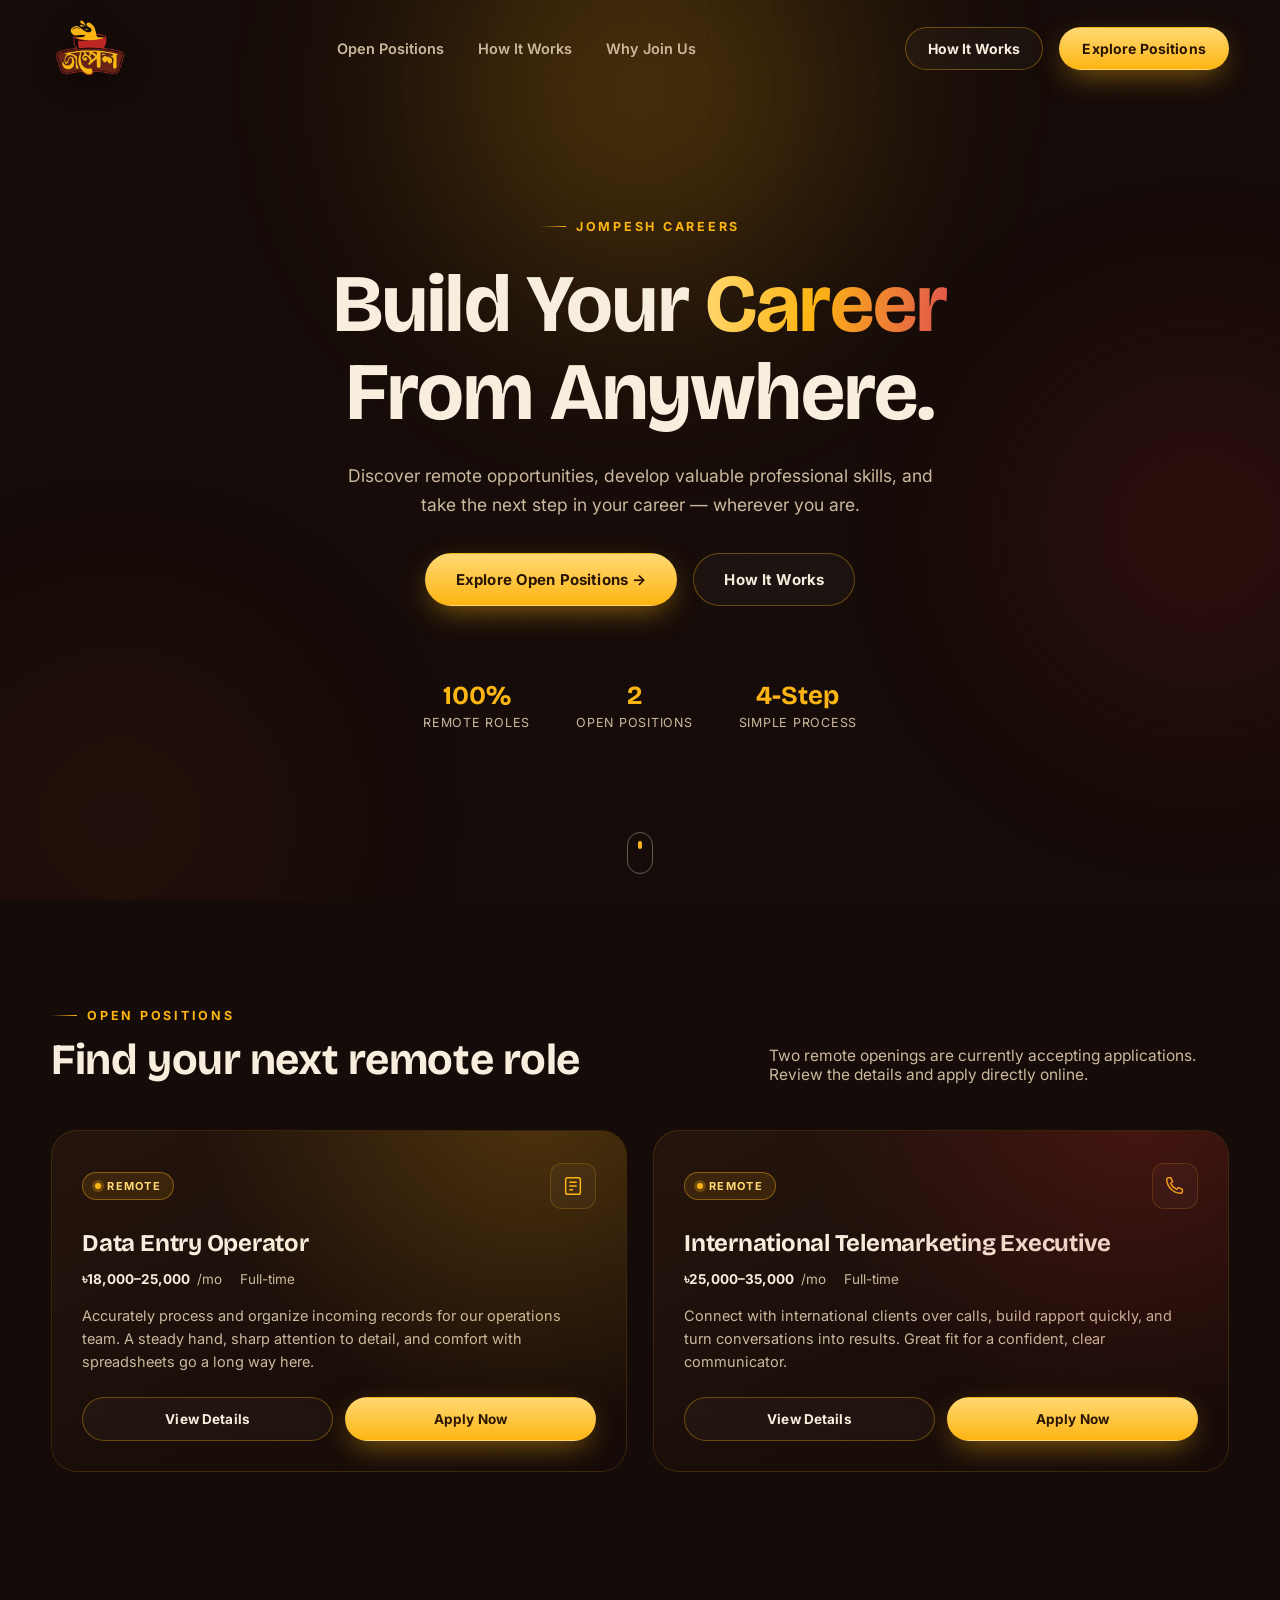
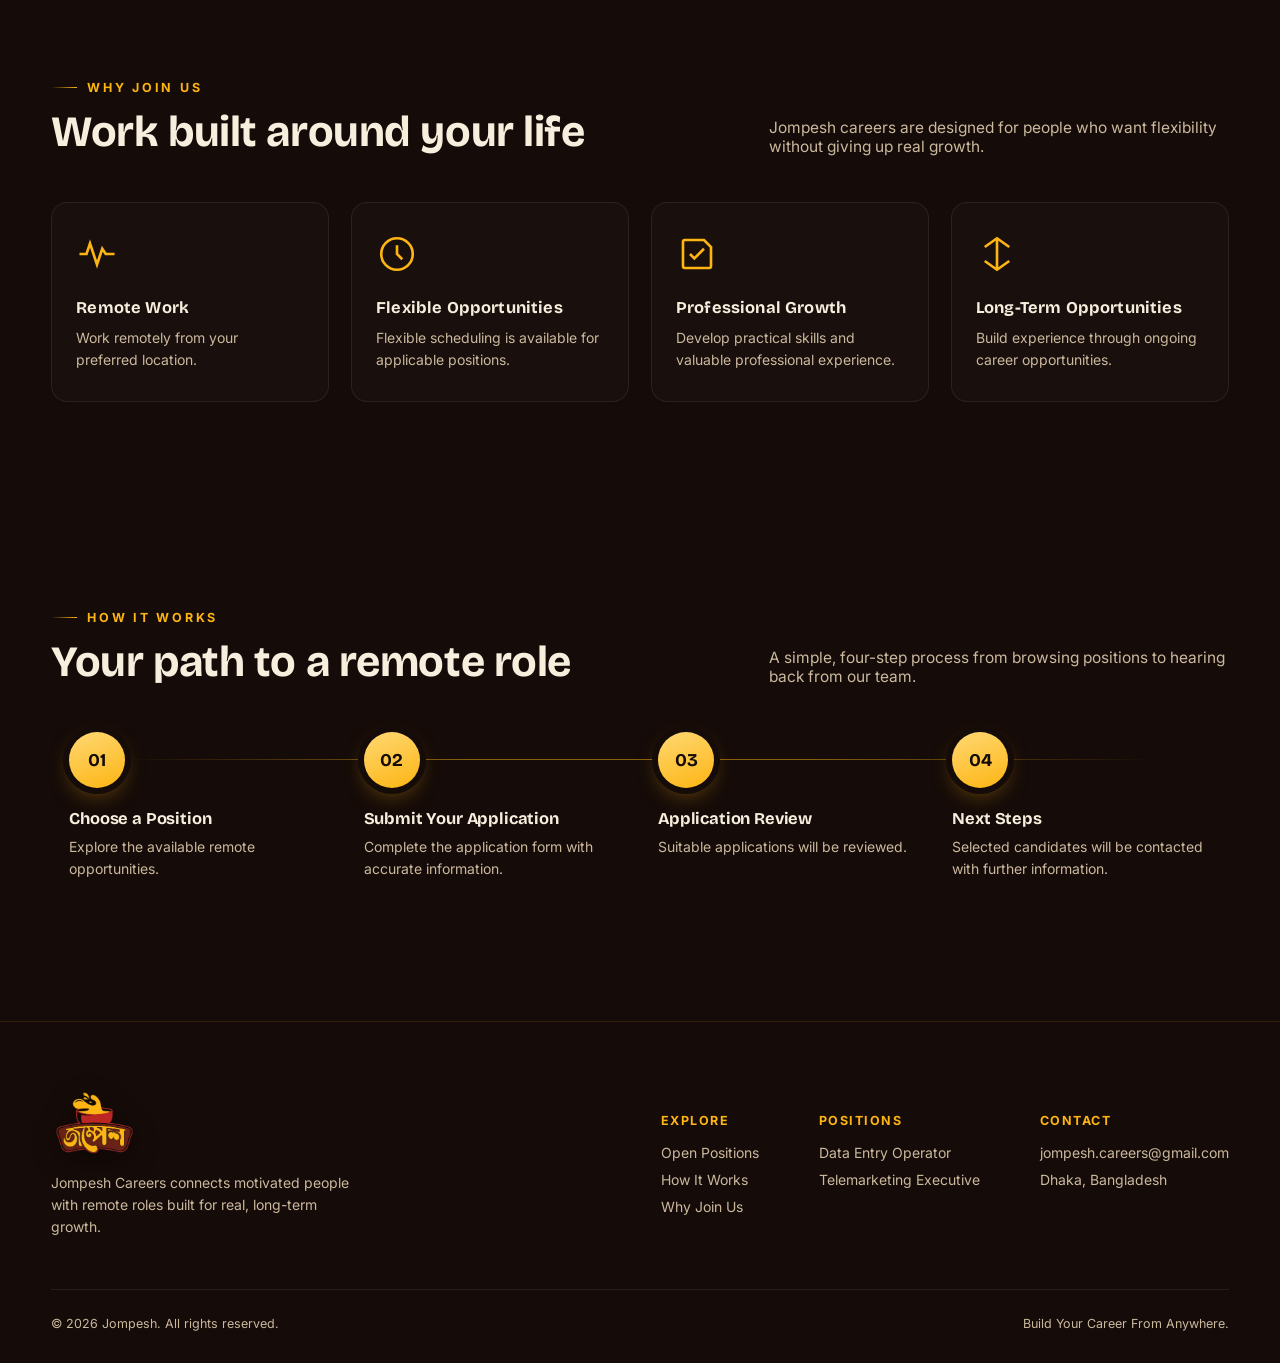
==== commit 4c5ac4ee: "Update index.html" ====
--- a/index.html
+++ b/index.html
@@ -211,7 +211,7 @@
         </div>
         <div class="footer-col">
           <h5>Contact</h5>
-          <p>careers@jompesh.com</p>
+          <p>jompesh.careers@gmail.com</p>
           <p>Dhaka, Bangladesh</p>
         </div>
       </div>
